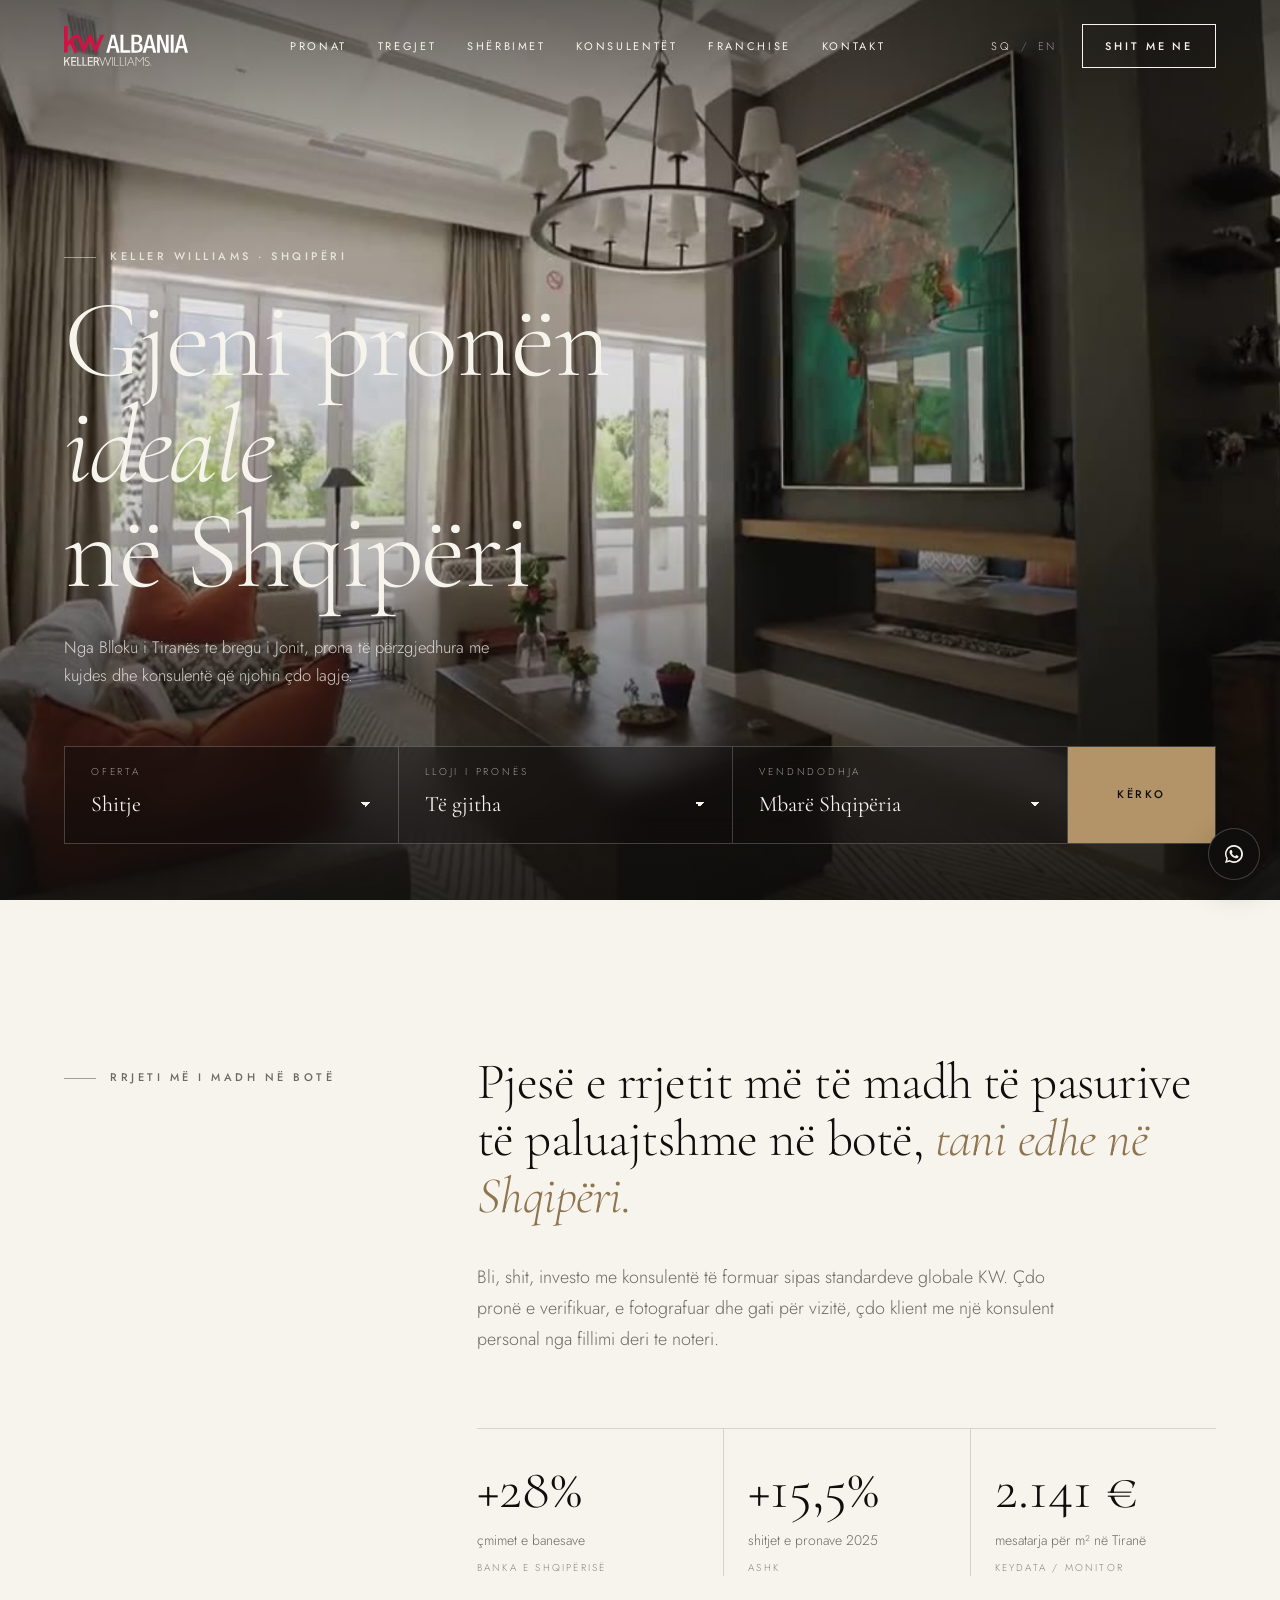
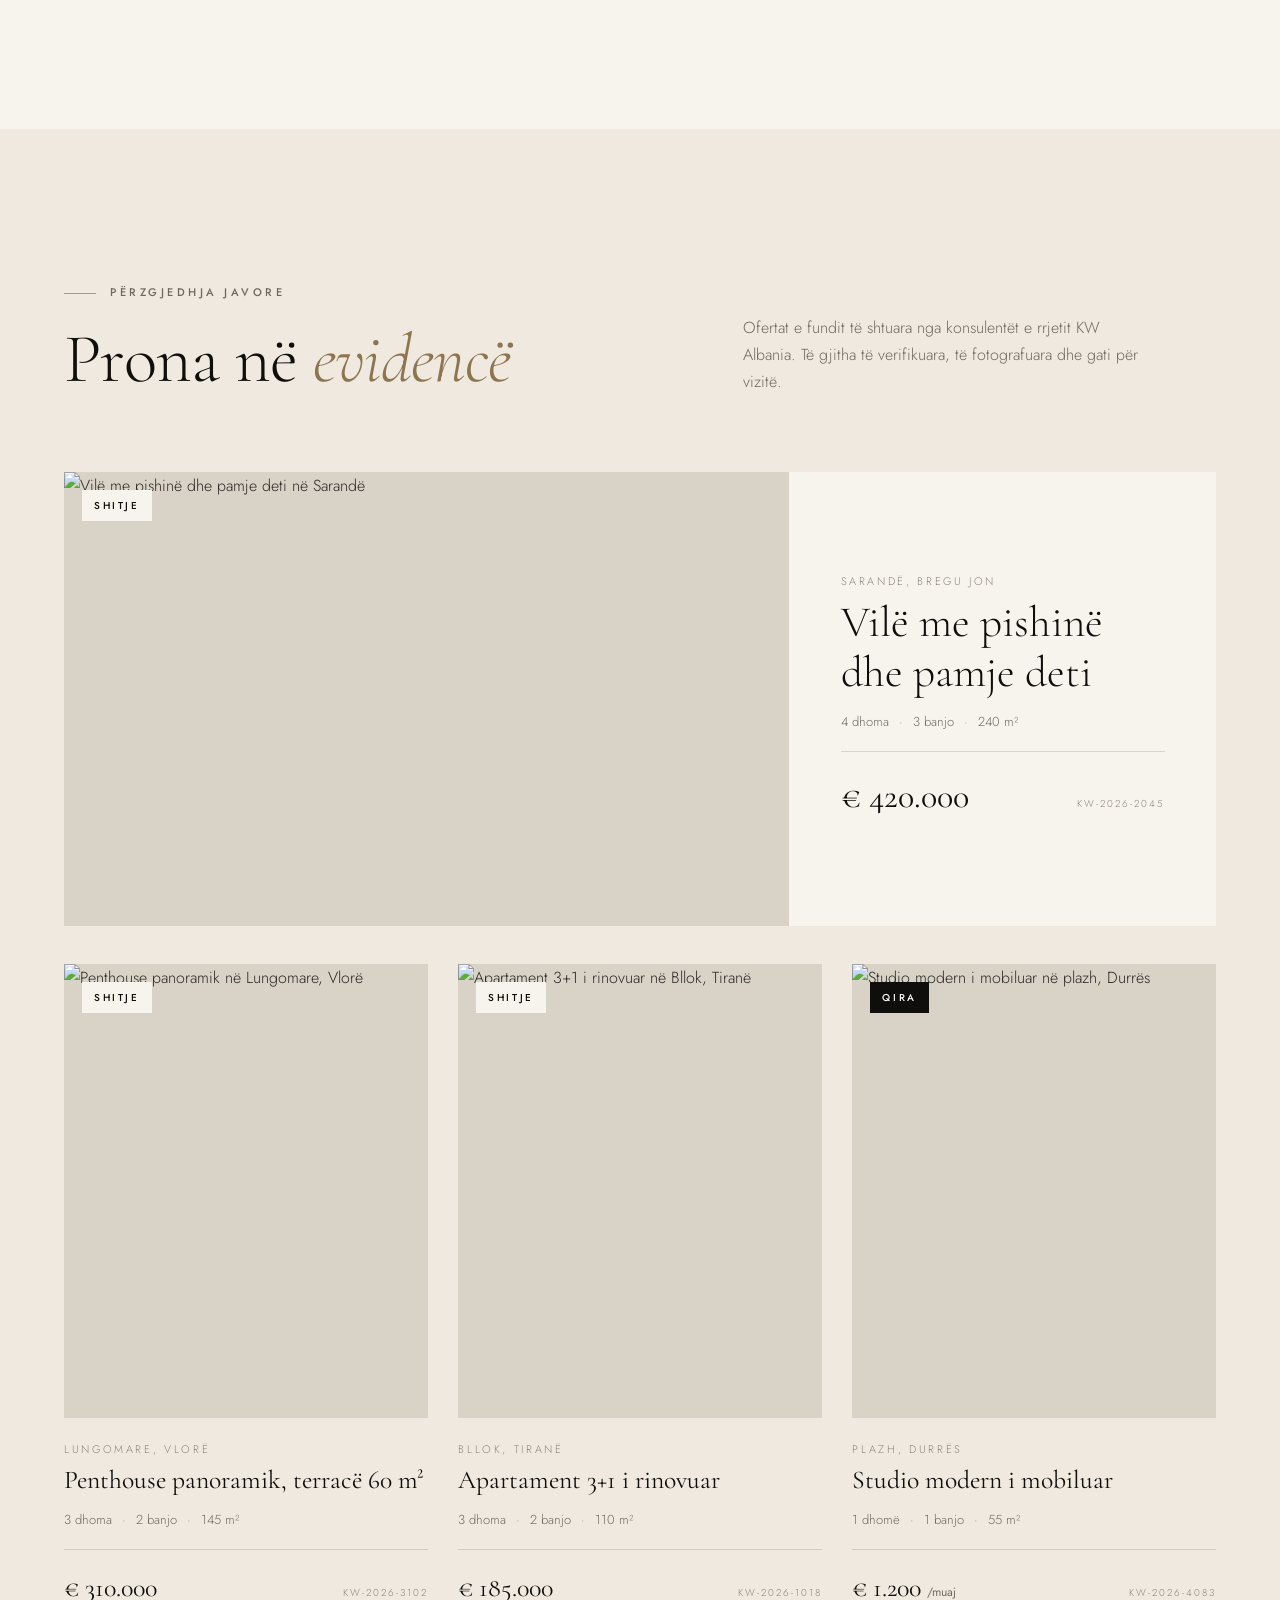
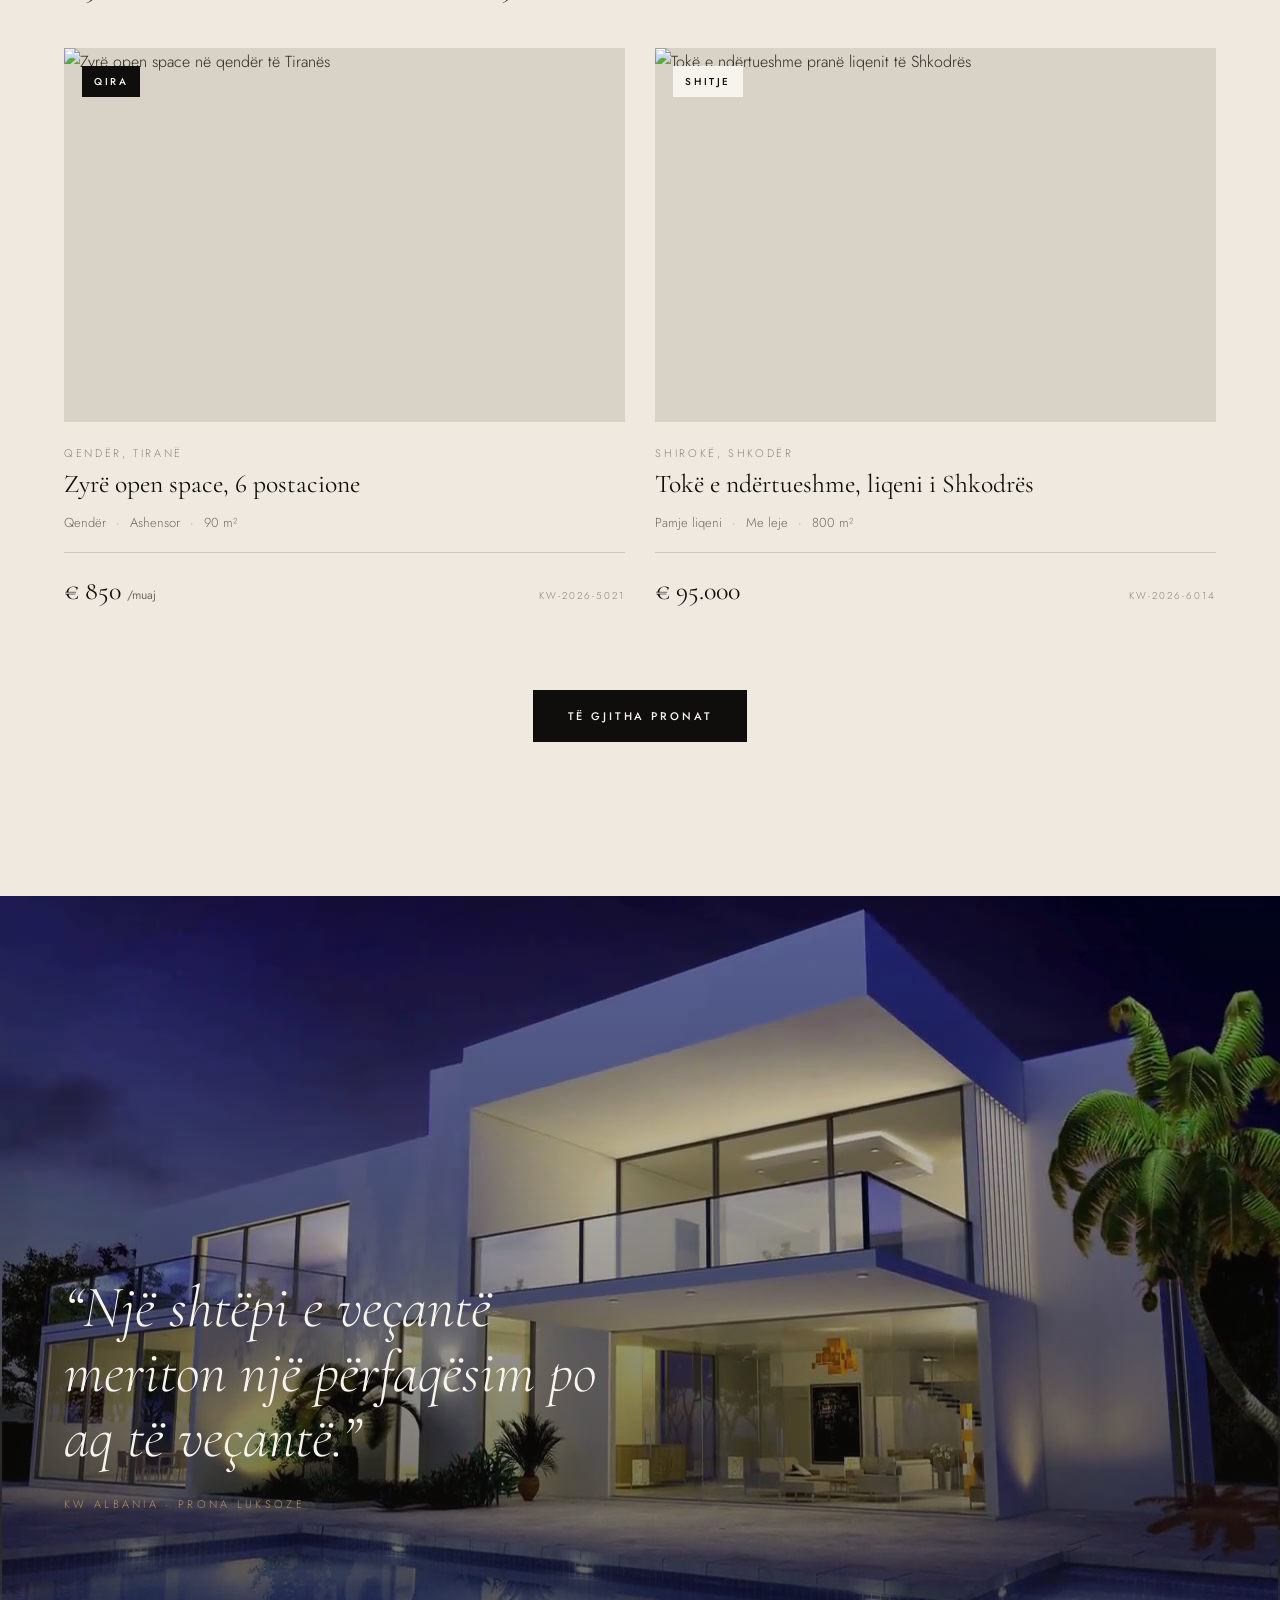
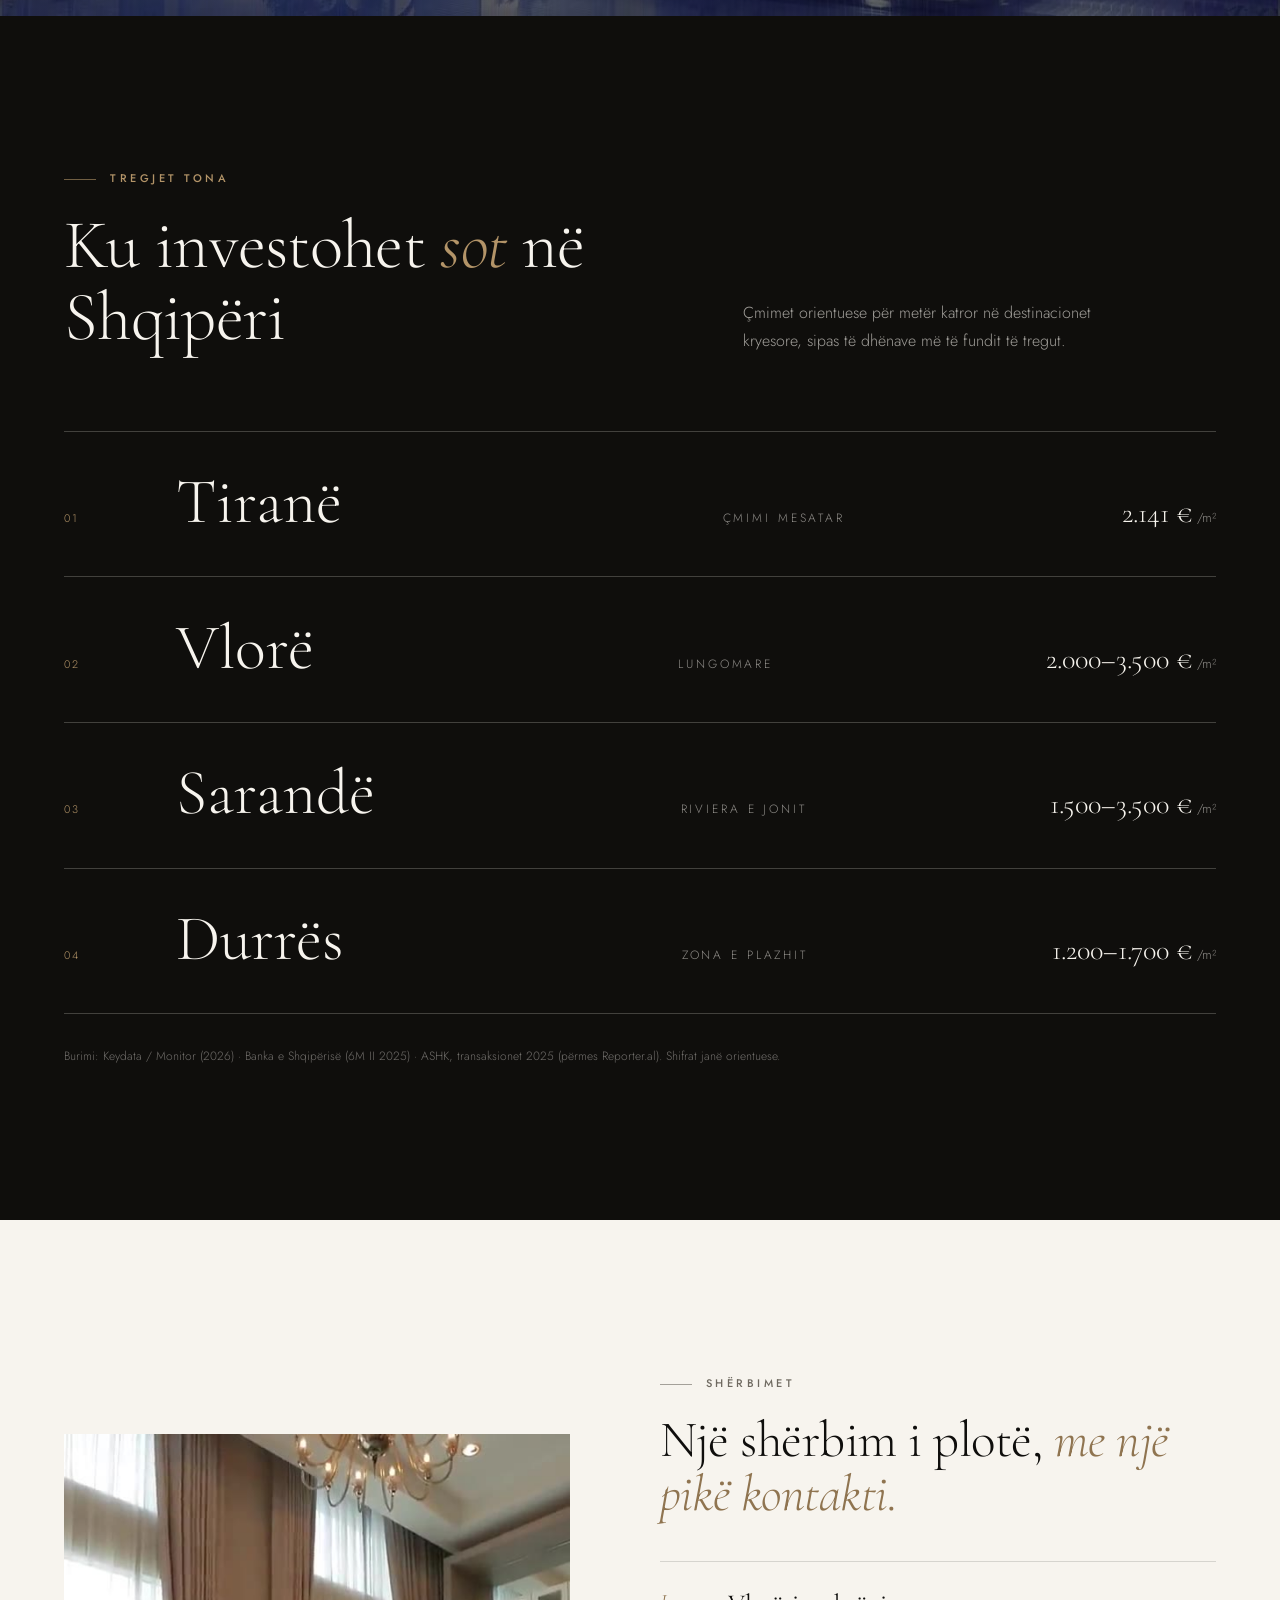
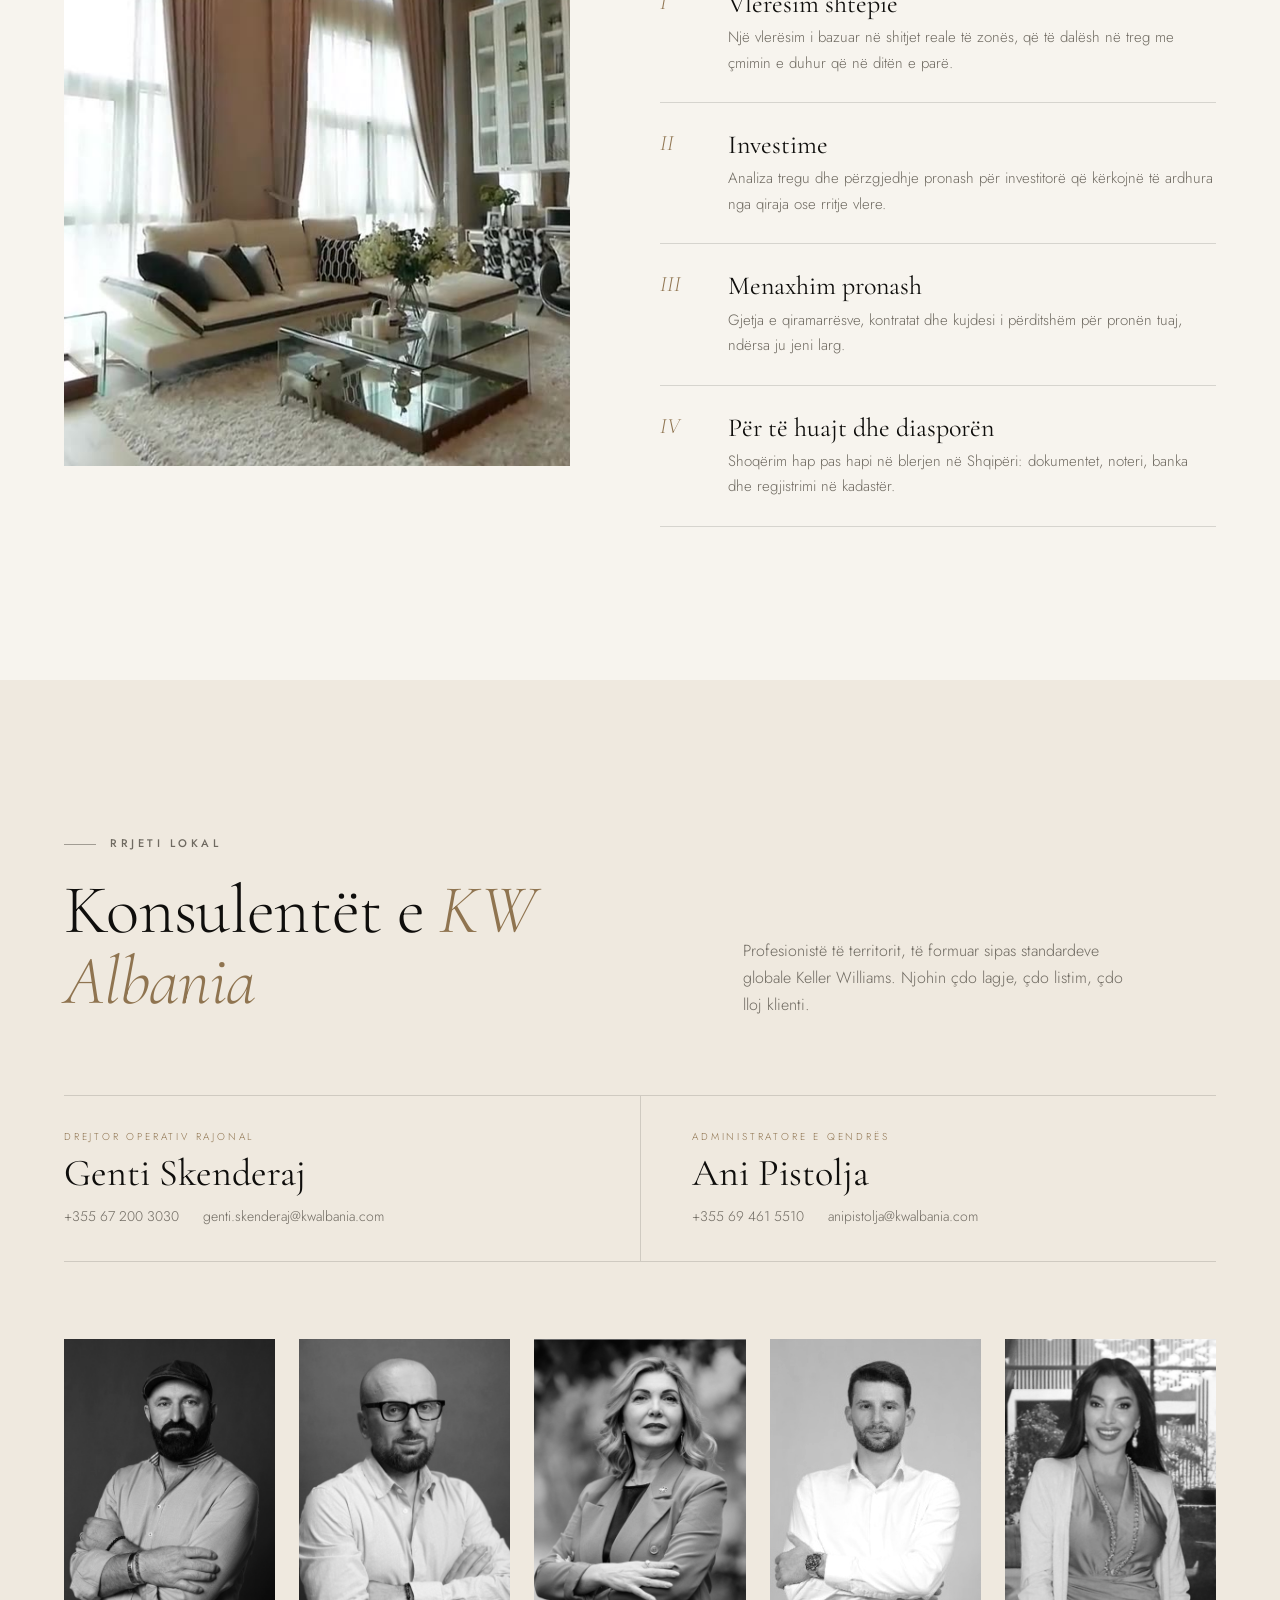
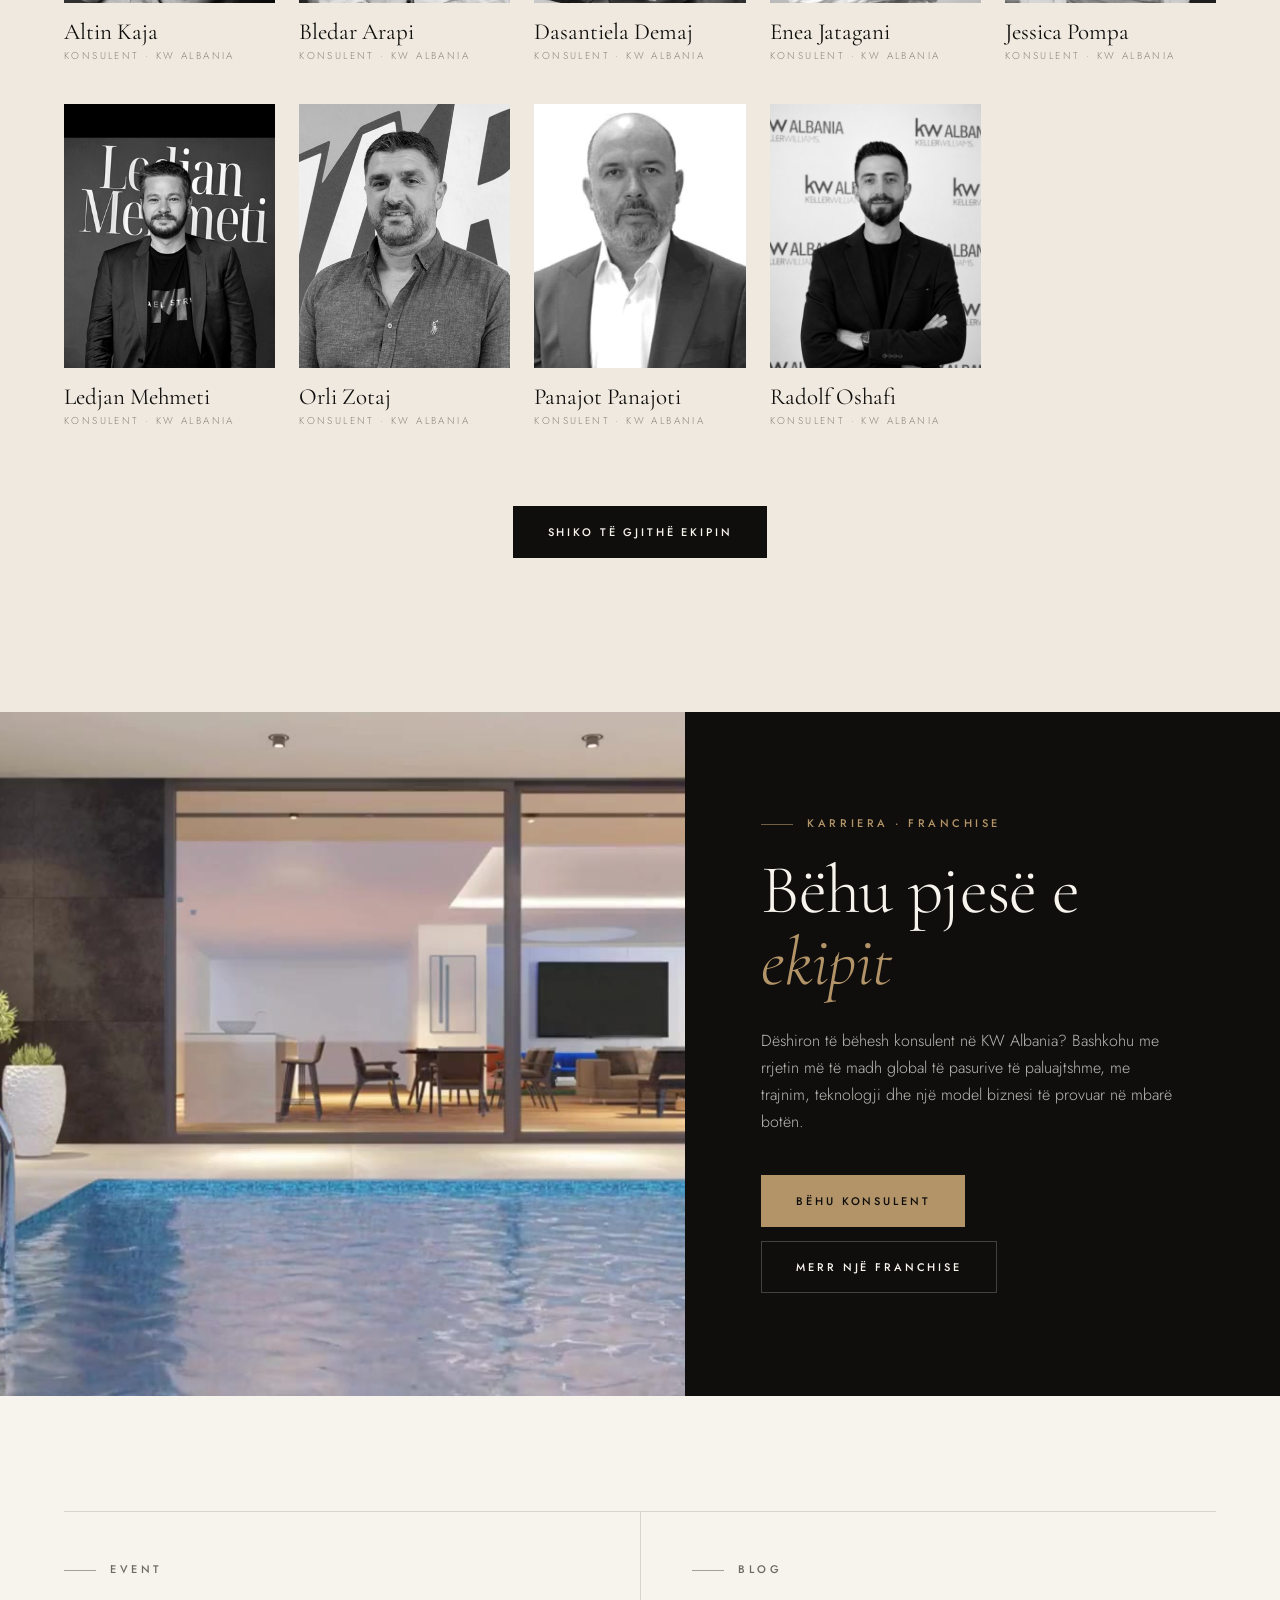
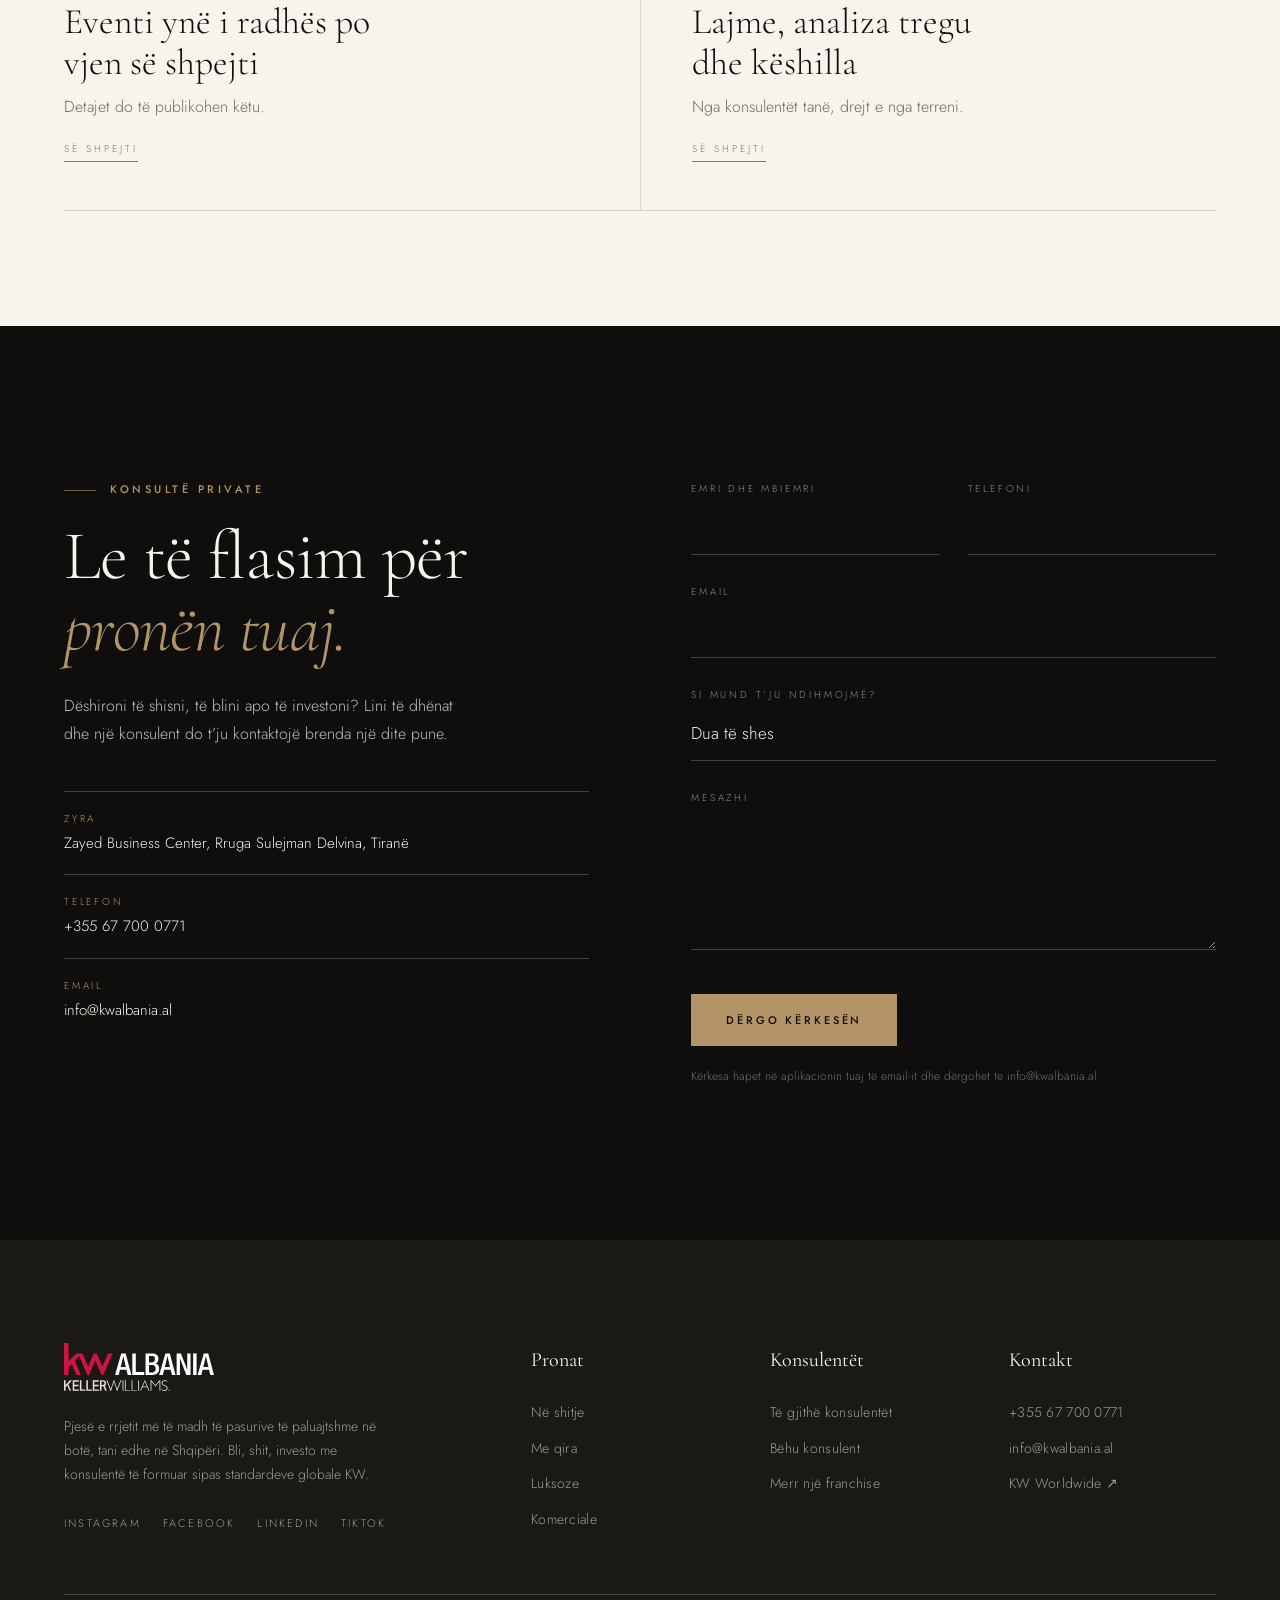
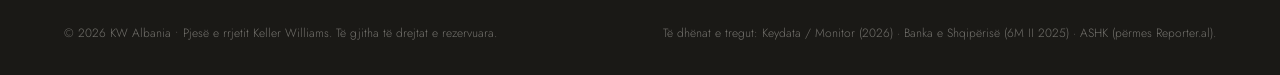
==== index.html @ b6cca4e1 "Build luxury edition of kwalbania.al Static bilingual (SQ/EN) site based on the live kwalbania.al co" ====
<!doctype html>
<html lang="sq" class="no-js">
<head>
  <meta charset="utf-8">
  <meta name="viewport" content="width=device-width, initial-scale=1">
  <title>KW Albania • Pasuri të paluajtshme me cilësi globale</title>
  <meta name="description" content="Keller Williams Albania, pjesë e rrjetit më të madh global të pasurive të paluajtshme. Bli, shit, jep me qira ose investo në Shqipëri me konsulentë lokalë të certifikuar.">
  <link rel="canonical" href="https://kwalbania.al/">
  <meta property="og:type" content="website">
  <meta property="og:site_name" content="KW Albania">
  <meta property="og:title" content="KW Albania • Pasuri të paluajtshme me cilësi globale">
  <meta property="og:description" content="Prona të përzgjedhura në Tiranë, Vlorë, Sarandë dhe Durrës, me konsulentë të formuar sipas standardeve globale Keller Williams.">
  <meta property="og:image" content="https://kwalbania.al/assets/img/terrace-sea.jpg">
  <meta property="og:url" content="https://kwalbania.al/">
  <meta property="og:locale" content="sq_AL">
  <meta name="twitter:card" content="summary_large_image">
  <meta name="theme-color" content="#0f0e0c">
  <link rel="icon" type="image/svg+xml" href="assets/logo/kw-albania-color-light.svg">

  <link rel="preconnect" href="https://fonts.googleapis.com">
  <link rel="preconnect" href="https://fonts.gstatic.com" crossorigin>
  <link href="https://fonts.googleapis.com/css2?family=Cormorant+Garamond:ital,wght@0,300;0,400;0,500;1,300;1,400&family=Jost:wght@300;400;500&display=swap" rel="stylesheet">
  <link rel="stylesheet" href="assets/css/style.css">

  <script type="application/ld+json">
  {
    "@context": "https://schema.org",
    "@type": "RealEstateAgent",
    "name": "KW Albania",
    "url": "https://kwalbania.al/",
    "telephone": "+355 67 700 0771",
    "email": "info@kwalbania.al",
    "address": {
      "@type": "PostalAddress",
      "streetAddress": "Zayed Business Center, Rruga Sulejman Delvina",
      "addressLocality": "Tiranë",
      "addressCountry": "AL"
    },
    "sameAs": [
      "https://www.facebook.com/KellerWilliamsAlbania",
      "https://www.instagram.com/kellerwilliamsalbania/",
      "https://www.linkedin.com/company/keller-williams-albania/",
      "https://www.tiktok.com/@kwalbania"
    ]
  }
  </script>
</head>
<body>
  <a class="skip" href="#main" data-i18n="skip">Kalo te përmbajtja</a>

  <!-- ============ HEADER ============ -->
  <header class="nav" id="nav">
    <div class="nav__inner">
      <a href="#top" class="nav__brand" aria-label="KW Albania">
        <img class="logo logo--light" src="assets/logo/kw-albania-reversed.svg" alt="KW Albania" width="124" height="40">
        <img class="logo logo--dark" src="assets/logo/kw-albania-color-light.svg" alt="" width="124" height="40" aria-hidden="true">
      </a>

      <nav class="nav__links" aria-label="Kryesore">
        <a href="#collection" data-i18n="nav.properties">Pronat</a>
        <a href="#markets" data-i18n="nav.markets">Tregjet</a>
        <a href="#services" data-i18n="nav.services">Shërbimet</a>
        <a href="#advisors" data-i18n="nav.advisors">Konsulentët</a>
        <a href="#careers" data-i18n="nav.franchise">Franchise</a>
        <a href="#contact" data-i18n="nav.contact">Kontakt</a>
      </nav>

      <div class="nav__actions">
        <div class="lang" role="group" aria-label="Gjuha / Language">
          <button type="button" data-lang="sq" aria-pressed="true">SQ</button>
          <span aria-hidden="true">/</span>
          <button type="button" data-lang="en" aria-pressed="false">EN</button>
        </div>
        <a href="#contact" class="btn btn--line nav__cta" data-i18n="nav.cta">Shit me ne</a>
        <button class="nav__toggle" type="button" aria-expanded="false" aria-controls="drawer" aria-label="Menu">
          <span></span><span></span>
        </button>
      </div>
    </div>

    <div class="drawer" id="drawer" hidden>
      <nav aria-label="Mobile">
        <a href="#collection" data-i18n="nav.properties">Pronat</a>
        <a href="#markets" data-i18n="nav.markets">Tregjet</a>
        <a href="#services" data-i18n="nav.services">Shërbimet</a>
        <a href="#advisors" data-i18n="nav.advisors">Konsulentët</a>
        <a href="#careers" data-i18n="nav.franchise">Franchise</a>
        <a href="#contact" data-i18n="nav.contact">Kontakt</a>
      </nav>
      <a href="#contact" class="btn btn--gold" data-i18n="nav.cta">Shit me ne</a>
    </div>
  </header>

  <main id="main">
    <!-- ============ HERO ============ -->
    <section class="hero" id="top">
      <video class="hero__video" autoplay muted loop playsinline preload="metadata" poster="assets/img/hero-poster.jpg" aria-hidden="true">
        <source src="assets/video/hero.mp4" type="video/mp4">
      </video>
      <div class="hero__shade"></div>

      <div class="hero__content">
        <p class="eyebrow eyebrow--light" data-i18n="hero.eyebrow">Keller Williams · Shqipëri</p>
        <h1 class="hero__title" data-i18n="hero.title">Gjeni pronën <em>ideale</em><br>në Shqipëri</h1>
        <p class="hero__lede" data-i18n="hero.lede">Nga Blloku i Tiranës te bregu i Jonit, prona të përzgjedhura me kujdes dhe konsulentë që njohin çdo lagje.</p>
      </div>

      <form class="search" id="search" role="search" aria-label="Kërko prona">
        <div class="search__field">
          <label for="s-offer" data-i18n="search.offer">Oferta</label>
          <select id="s-offer" name="offer">
            <option value="sale" data-i18n="search.sale">Shitje</option>
            <option value="rent" data-i18n="search.rent">Qira</option>
          </select>
        </div>
        <div class="search__field">
          <label for="s-type" data-i18n="search.type">Lloji i pronës</label>
          <select id="s-type" name="type">
            <option value="" data-i18n="search.all">Të gjitha</option>
            <option value="APARTMENT" data-i18n="search.apartment">Apartament</option>
            <option value="HOUSE" data-i18n="search.house">Shtëpi / Vilë</option>
            <option value="COMMERCIAL" data-i18n="search.commercial">Komerciale</option>
            <option value="LOTSANDLAND" data-i18n="search.land">Tokë / Parcelë</option>
          </select>
        </div>
        <div class="search__field">
          <label for="s-loc" data-i18n="search.location">Vendndodhja</label>
          <select id="s-loc" name="loc">
            <option value="all" data-i18n="search.allAlbania">Mbarë Shqipëria</option>
            <option value="tirana">Tiranë</option>
            <option value="durres">Durrës</option>
            <option value="vlore">Vlorë</option>
            <option value="sarande">Sarandë</option>
            <option value="shkoder">Shkodër</option>
          </select>
        </div>
        <button class="btn btn--gold search__btn" type="submit" data-i18n="search.cta">Kërko</button>
      </form>

      <a href="#intro" class="hero__scroll" aria-label="Scroll"><span></span></a>
    </section>

    <!-- ============ INTRO / PHILOSOPHY ============ -->
    <section class="intro section" id="intro">
      <div class="wrap intro__grid">
        <p class="eyebrow reveal" data-i18n="intro.eyebrow">Rrjeti më i madh në botë</p>
        <div class="intro__text reveal">
          <h2 class="display" data-i18n="intro.title">Pjesë e rrjetit më të madh të pasurive të paluajtshme në botë, <em>tani edhe në Shqipëri.</em></h2>
          <p class="body-lg" data-i18n="intro.body">Bli, shit, investo me konsulentë të formuar sipas standardeve globale KW. Çdo pronë e verifikuar, e fotografuar dhe gati për vizitë, çdo klient me një konsulent personal nga fillimi deri te noteri.</p>
        </div>
        <dl class="stats reveal">
          <div class="stat">
            <dt><span class="stat__num">+28%</span></dt>
            <dd data-i18n="stats.prices">çmimet e banesave<small>Banka e Shqipërisë</small></dd>
          </div>
          <div class="stat">
            <dt><span class="stat__num">+15,5%</span></dt>
            <dd data-i18n="stats.sales">shitjet e pronave 2025<small>ASHK</small></dd>
          </div>
          <div class="stat">
            <dt><span class="stat__num">2.141 €</span></dt>
            <dd data-i18n="stats.tirana">mesatarja për m² në Tiranë<small>Keydata / Monitor</small></dd>
          </div>
        </dl>
      </div>
    </section>

    <!-- ============ COLLECTION ============ -->
    <section class="collection section section--sand" id="collection">
      <div class="wrap">
        <header class="section__head reveal">
          <div>
            <p class="eyebrow" data-i18n="col.eyebrow">Përzgjedhja javore</p>
            <h2 class="display" data-i18n="col.title">Prona në <em>evidencë</em></h2>
          </div>
          <p class="section__intro" data-i18n="col.intro">Ofertat e fundit të shtuara nga konsulentët e rrjetit KW Albania. Të gjitha të verifikuara, të fotografuara dhe gati për vizitë.</p>
        </header>

        <div class="listings">
          <article class="listing listing--feature reveal">
            <a href="https://kwalbania.kw.com/search/sale?viewport=39.912%2C20.055%2C39.838%2C19.955&property_subtype=HOUSE" target="_blank" rel="noopener">
              <figure class="listing__media">
                <img src="https://images.unsplash.com/photo-1613490493576-7fde63acd811?w=1600&q=80" alt="Vilë me pishinë dhe pamje deti në Sarandë" loading="lazy" width="1600" height="1067">
                <span class="tag" data-i18n="tag.sale">Shitje</span>
              </figure>
              <div class="listing__body">
                <p class="listing__loc" data-i18n="l2.loc">Sarandë, bregu Jon</p>
                <h3 class="listing__title" data-i18n="l2.title">Vilë me pishinë dhe pamje deti</h3>
                <ul class="listing__facts">
                  <li><span data-i18n="f.beds4">4 dhoma</span></li>
                  <li><span data-i18n="f.baths3">3 banjo</span></li>
                  <li>240 m²</li>
                </ul>
                <div class="listing__foot">
                  <p class="price">€ 420.000</p>
                  <p class="ref">KW-2026-2045</p>
                </div>
              </div>
            </a>
          </article>

          <article class="listing reveal">
            <a href="https://kwalbania.kw.com/search/sale?viewport=40.503%2C19.541%2C40.429%2C19.441&property_subtype=APARTMENT" target="_blank" rel="noopener">
              <figure class="listing__media">
                <img src="https://images.unsplash.com/photo-1600585154340-be6161a56a0c?w=1000&q=80" alt="Penthouse panoramik në Lungomare, Vlorë" loading="lazy" width="1000" height="667">
                <span class="tag" data-i18n="tag.sale">Shitje</span>
              </figure>
              <div class="listing__body">
                <p class="listing__loc" data-i18n="l3.loc">Lungomare, Vlorë</p>
                <h3 class="listing__title" data-i18n="l3.title">Penthouse panoramik, terracë 60 m²</h3>
                <ul class="listing__facts">
                  <li><span data-i18n="f.beds3">3 dhoma</span></li>
                  <li><span data-i18n="f.baths2">2 banjo</span></li>
                  <li>145 m²</li>
                </ul>
                <div class="listing__foot">
                  <p class="price">€ 310.000</p>
                  <p class="ref">KW-2026-3102</p>
                </div>
              </div>
            </a>
          </article>

          <article class="listing reveal">
            <a href="https://kwalbania.kw.com/search/sale?viewport=41.3559%2C19.8628%2C41.2819%2C19.7638&property_subtype=APARTMENT" target="_blank" rel="noopener">
              <figure class="listing__media">
                <img src="https://images.unsplash.com/photo-1502672260266-1c1ef2d93688?w=1000&q=80" alt="Apartament 3+1 i rinovuar në Bllok, Tiranë" loading="lazy" width="1000" height="667">
                <span class="tag" data-i18n="tag.sale">Shitje</span>
              </figure>
              <div class="listing__body">
                <p class="listing__loc" data-i18n="l1.loc">Bllok, Tiranë</p>
                <h3 class="listing__title" data-i18n="l1.title">Apartament 3+1 i rinovuar</h3>
                <ul class="listing__facts">
                  <li><span data-i18n="f.beds3">3 dhoma</span></li>
                  <li><span data-i18n="f.baths2">2 banjo</span></li>
                  <li>110 m²</li>
                </ul>
                <div class="listing__foot">
                  <p class="price">€ 185.000</p>
                  <p class="ref">KW-2026-1018</p>
                </div>
              </div>
            </a>
          </article>

          <article class="listing reveal">
            <a href="https://kwalbania.kw.com/search/rent?viewport=41.360%2C19.502%2C41.286%2C19.402&property_subtype=APARTMENT" target="_blank" rel="noopener">
              <figure class="listing__media">
                <img src="https://images.unsplash.com/photo-1493809842364-78817add7ffb?w=1000&q=80" alt="Studio modern i mobiluar në plazh, Durrës" loading="lazy" width="1000" height="667">
                <span class="tag tag--rent" data-i18n="tag.rent">Qira</span>
              </figure>
              <div class="listing__body">
                <p class="listing__loc" data-i18n="l4.loc">Plazh, Durrës</p>
                <h3 class="listing__title" data-i18n="l4.title">Studio modern i mobiluar</h3>
                <ul class="listing__facts">
                  <li><span data-i18n="f.beds1">1 dhomë</span></li>
                  <li><span data-i18n="f.baths1">1 banjo</span></li>
                  <li>55 m²</li>
                </ul>
                <div class="listing__foot">
                  <p class="price">€ 1.200 <small data-i18n="f.month">/muaj</small></p>
                  <p class="ref">KW-2026-4083</p>
                </div>
              </div>
            </a>
          </article>

          <article class="listing reveal">
            <a href="https://kwalbania.kw.com/search/rent?viewport=41.3559%2C19.8628%2C41.2819%2C19.7638&property_subtype=COMMERCIAL" target="_blank" rel="noopener">
              <figure class="listing__media">
                <img src="https://images.unsplash.com/photo-1497366216548-37526070297c?w=1000&q=80" alt="Zyrë open space në qendër të Tiranës" loading="lazy" width="1000" height="667">
                <span class="tag tag--rent" data-i18n="tag.rent">Qira</span>
              </figure>
              <div class="listing__body">
                <p class="listing__loc" data-i18n="l5.loc">Qendër, Tiranë</p>
                <h3 class="listing__title" data-i18n="l5.title">Zyrë open space, 6 postacione</h3>
                <ul class="listing__facts">
                  <li><span data-i18n="f.center">Qendër</span></li>
                  <li><span data-i18n="f.lift">Ashensor</span></li>
                  <li>90 m²</li>
                </ul>
                <div class="listing__foot">
                  <p class="price">€ 850 <small data-i18n="f.month">/muaj</small></p>
                  <p class="ref">KW-2026-5021</p>
                </div>
              </div>
            </a>
          </article>

          <article class="listing reveal">
            <a href="https://kwalbania.kw.com/search/sale?viewport=42.105%2C19.562%2C42.031%2C19.462&property_subtype=LOTSANDLAND" target="_blank" rel="noopener">
              <figure class="listing__media">
                <img src="https://images.unsplash.com/photo-1500382017468-9049fed747ef?w=1000&q=80" alt="Tokë e ndërtueshme pranë liqenit të Shkodrës" loading="lazy" width="1000" height="667">
                <span class="tag" data-i18n="tag.sale">Shitje</span>
              </figure>
              <div class="listing__body">
                <p class="listing__loc" data-i18n="l6.loc">Shirokë, Shkodër</p>
                <h3 class="listing__title" data-i18n="l6.title">Tokë e ndërtueshme, liqeni i Shkodrës</h3>
                <ul class="listing__facts">
                  <li><span data-i18n="f.lake">Pamje liqeni</span></li>
                  <li><span data-i18n="f.permit">Me leje</span></li>
                  <li>800 m²</li>
                </ul>
                <div class="listing__foot">
                  <p class="price">€ 95.000</p>
                  <p class="ref">KW-2026-6014</p>
                </div>
              </div>
            </a>
          </article>
        </div>

        <div class="center reveal">
          <a class="btn btn--dark" href="https://kwalbania.kw.com/search/sale?viewport=42.66%2C21.06%2C39.64%2C19.26" target="_blank" rel="noopener" data-i18n="col.all">Të gjitha pronat</a>
        </div>
      </div>
    </section>

    <!-- ============ PANORAMA BREAK ============ -->
    <section class="panorama" aria-label="Lifestyle">
      <img src="assets/img/villa-night.jpg" alt="" loading="lazy" width="1280" height="720">
      <div class="panorama__shade"></div>
      <blockquote class="panorama__quote reveal">
        <p data-i18n="pano.quote">“Një shtëpi e veçantë meriton një përfaqësim po aq të veçantë.”</p>
        <cite data-i18n="pano.cite">KW Albania · Prona luksoze</cite>
      </blockquote>
    </section>

    <!-- ============ MARKETS ============ -->
    <section class="markets section section--ink" id="markets">
      <div class="wrap">
        <header class="section__head reveal">
          <div>
            <p class="eyebrow eyebrow--gold" data-i18n="mk.eyebrow">Tregjet tona</p>
            <h2 class="display" data-i18n="mk.title">Ku investohet <em>sot</em> në Shqipëri</h2>
          </div>
          <p class="section__intro" data-i18n="mk.intro">Çmimet orientuese për metër katror në destinacionet kryesore, sipas të dhënave më të fundit të tregut.</p>
        </header>

        <ol class="markets__list">
          <li class="market reveal">
            <span class="market__idx">01</span>
            <h3 class="market__city">Tiranë</h3>
            <p class="market__note" data-i18n="mk.tirana">Çmimi mesatar</p>
            <p class="market__price">2.141 €<small>/m²</small></p>
          </li>
          <li class="market reveal">
            <span class="market__idx">02</span>
            <h3 class="market__city">Vlorë</h3>
            <p class="market__note">Lungomare</p>
            <p class="market__price">2.000–3.500 €<small>/m²</small></p>
          </li>
          <li class="market reveal">
            <span class="market__idx">03</span>
            <h3 class="market__city">Sarandë</h3>
            <p class="market__note" data-i18n="mk.sarande">Riviera e Jonit</p>
            <p class="market__price">1.500–3.500 €<small>/m²</small></p>
          </li>
          <li class="market reveal">
            <span class="market__idx">04</span>
            <h3 class="market__city">Durrës</h3>
            <p class="market__note" data-i18n="mk.durres">Zona e plazhit</p>
            <p class="market__price">1.200–1.700 €<small>/m²</small></p>
          </li>
        </ol>
        <p class="source" data-i18n="mk.source">Burimi: Keydata / Monitor (2026) · Banka e Shqipërisë (6M II 2025) · ASHK, transaksionet 2025 (përmes Reporter.al). Shifrat janë orientuese.</p>
      </div>
    </section>

    <!-- ============ SERVICES ============ -->
    <section class="services section" id="services">
      <div class="wrap services__grid">
        <figure class="services__media reveal">
          <img src="assets/img/living-room.jpg" alt="Sallon i ndriçuar me dritare të larta" loading="lazy" width="1280" height="720">
        </figure>
        <div class="services__content">
          <p class="eyebrow reveal" data-i18n="sv.eyebrow">Shërbimet</p>
          <h2 class="display reveal" data-i18n="sv.title">Një shërbim i plotë, <em>me një pikë kontakti.</em></h2>
          <ul class="svc">
            <li class="reveal">
              <span class="svc__n">I</span>
              <div>
                <h3 data-i18n="sv.1t">Vlerësim shtëpie</h3>
                <p data-i18n="sv.1d">Një vlerësim i bazuar në shitjet reale të zonës, që të dalësh në treg me çmimin e duhur që në ditën e parë.</p>
              </div>
            </li>
            <li class="reveal">
              <span class="svc__n">II</span>
              <div>
                <h3 data-i18n="sv.2t">Investime</h3>
                <p data-i18n="sv.2d">Analiza tregu dhe përzgjedhje pronash për investitorë që kërkojnë të ardhura nga qiraja ose rritje vlere.</p>
              </div>
            </li>
            <li class="reveal">
              <span class="svc__n">III</span>
              <div>
                <h3 data-i18n="sv.3t">Menaxhim pronash</h3>
                <p data-i18n="sv.3d">Gjetja e qiramarrësve, kontratat dhe kujdesi i përditshëm për pronën tuaj, ndërsa ju jeni larg.</p>
              </div>
            </li>
            <li class="reveal">
              <span class="svc__n">IV</span>
              <div>
                <h3 data-i18n="sv.4t">Për të huajt dhe diasporën</h3>
                <p data-i18n="sv.4d">Shoqërim hap pas hapi në blerjen në Shqipëri: dokumentet, noteri, banka dhe regjistrimi në kadastër.</p>
              </div>
            </li>
          </ul>
        </div>
      </div>
    </section>

    <!-- ============ ADVISORS ============ -->
    <section class="advisors section section--sand" id="advisors">
      <div class="wrap">
        <header class="section__head reveal">
          <div>
            <p class="eyebrow" data-i18n="ad.eyebrow">Rrjeti lokal</p>
            <h2 class="display" data-i18n="ad.title">Konsulentët e <em>KW Albania</em></h2>
          </div>
          <p class="section__intro" data-i18n="ad.intro">Profesionistë të territorit, të formuar sipas standardeve globale Keller Williams. Njohin çdo lagje, çdo listim, çdo lloj klienti.</p>
        </header>

        <div class="leaders reveal">
          <div class="leader">
            <p class="leader__role" data-i18n="ad.l1role">Drejtor Operativ Rajonal</p>
            <h3 class="leader__name">Genti Skenderaj</h3>
            <p class="leader__contact"><a href="tel:+355672003030">+355 67 200 3030</a><a href="mailto:genti.skenderaj@kwalbania.com">genti.skenderaj@kwalbania.com</a></p>
          </div>
          <div class="leader">
            <p class="leader__role" data-i18n="ad.l2role">Administratore e Qendrës</p>
            <h3 class="leader__name">Ani Pistolja</h3>
            <p class="leader__contact"><a href="tel:+355694615510">+355 69 461 5510</a><a href="mailto:anipistolja@kwalbania.com">anipistolja@kwalbania.com</a></p>
          </div>
        </div>

        <div class="agents" id="agents">
          <!-- filled from main.js so the list stays in one place -->
        </div>

        <div class="center reveal">
          <a class="btn btn--dark" href="https://kwalbania.al/realtoret" data-i18n="ad.all">Shiko të gjithë ekipin</a>
        </div>
      </div>
    </section>

    <!-- ============ CAREERS / FRANCHISE ============ -->
    <section class="careers" id="careers">
      <div class="careers__media">
        <img src="assets/img/pool.jpg" alt="" loading="lazy" width="1280" height="720">
      </div>
      <div class="careers__panel reveal">
        <p class="eyebrow eyebrow--gold" data-i18n="cr.eyebrow">Karriera · Franchise</p>
        <h2 class="display" data-i18n="cr.title">Bëhu pjesë e <em>ekipit</em></h2>
        <p data-i18n="cr.body">Dëshiron të bëhesh konsulent në KW Albania? Bashkohu me rrjetin më të madh global të pasurive të paluajtshme, me trajnim, teknologji dhe një model biznesi të provuar në mbarë botën.</p>
        <div class="careers__ctas">
          <a class="btn btn--gold" href="mailto:info@kwalbania.al?subject=B%C3%ABhu%20konsulent" data-i18n="cr.cta1">Bëhu konsulent</a>
          <a class="btn btn--line-light" href="mailto:info@kwalbania.al?subject=Franchise%20KW%20Albania" data-i18n="cr.cta2">Merr një franchise</a>
        </div>
      </div>
    </section>

    <!-- ============ JOURNAL / EVENT ============ -->
    <section class="journal section">
      <div class="wrap journal__grid">
        <article class="note reveal">
          <p class="eyebrow" data-i18n="jr.e1">Event</p>
          <h3 class="note__title" data-i18n="jr.t1">Eventi ynë i radhës po vjen së shpejti</h3>
          <p data-i18n="jr.d1">Detajet do të publikohen këtu.</p>
          <span class="soon" data-i18n="jr.soon">Së shpejti</span>
        </article>
        <article class="note reveal">
          <p class="eyebrow" data-i18n="jr.e2">Blog</p>
          <h3 class="note__title" data-i18n="jr.t2">Lajme, analiza tregu dhe këshilla</h3>
          <p data-i18n="jr.d2">Nga konsulentët tanë, drejt e nga terreni.</p>
          <span class="soon" data-i18n="jr.soon">Së shpejti</span>
        </article>
      </div>
    </section>

    <!-- ============ CONTACT ============ -->
    <section class="contact section section--ink" id="contact">
      <div class="wrap contact__grid">
        <div class="contact__intro reveal">
          <p class="eyebrow eyebrow--gold" data-i18n="ct.eyebrow">Konsultë private</p>
          <h2 class="display" data-i18n="ct.title">Le të flasim për <em>pronën tuaj.</em></h2>
          <p data-i18n="ct.body">Dëshironi të shisni, të blini apo të investoni? Lini të dhënat dhe një konsulent do t’ju kontaktojë brenda një dite pune.</p>
          <ul class="contact__lines">
            <li><span data-i18n="ct.office">Zyra</span>Zayed Business Center, Rruga Sulejman Delvina, Tiranë</li>
            <li><span data-i18n="ct.phone">Telefon</span><a href="tel:+355677000771">+355 67 700 0771</a></li>
            <li><span>Email</span><a href="mailto:info@kwalbania.al">info@kwalbania.al</a></li>
          </ul>
        </div>

        <form class="form reveal" id="enquiry" novalidate>
          <div class="form__row">
            <div class="field">
              <label for="f-name" data-i18n="fm.name">Emri dhe mbiemri</label>
              <input id="f-name" name="name" type="text" autocomplete="name" required>
            </div>
            <div class="field">
              <label for="f-phone" data-i18n="fm.phone">Telefoni</label>
              <input id="f-phone" name="phone" type="tel" autocomplete="tel" required>
            </div>
          </div>
          <div class="field">
            <label for="f-email">Email</label>
            <input id="f-email" name="email" type="email" autocomplete="email" required>
          </div>
          <div class="field">
            <label for="f-intent" data-i18n="fm.intent">Si mund t’ju ndihmojmë?</label>
            <select id="f-intent" name="intent">
              <option data-i18n="fm.o1">Dua të shes</option>
              <option data-i18n="fm.o2">Dua të blej</option>
              <option data-i18n="fm.o3">Dua të investoj</option>
              <option data-i18n="fm.o4">Dua të jap me qira</option>
              <option data-i18n="fm.o5">Dua të bëhem konsulent</option>
            </select>
          </div>
          <div class="field">
            <label for="f-msg" data-i18n="fm.msg">Mesazhi</label>
            <textarea id="f-msg" name="message" rows="4"></textarea>
          </div>
          <p class="form__error" id="f-error" role="alert" hidden data-i18n="fm.err">Ju lutem plotësoni emrin, telefonin dhe një email të saktë.</p>
          <button class="btn btn--gold" type="submit" data-i18n="fm.send">Dërgo kërkesën</button>
          <p class="form__note" data-i18n="fm.note">Kërkesa hapet në aplikacionin tuaj të email-it dhe dërgohet te info@kwalbania.al.</p>
        </form>
      </div>
    </section>
  </main>

  <!-- ============ FOOTER ============ -->
  <footer class="footer">
    <div class="wrap">
      <div class="footer__top">
        <div class="footer__brand">
          <img src="assets/logo/kw-albania-reversed.svg" alt="KW Albania" width="150" height="48" loading="lazy">
          <p data-i18n="ft.about">Pjesë e rrjetit më të madh të pasurive të paluajtshme në botë, tani edhe në Shqipëri. Bli, shit, investo me konsulentë të formuar sipas standardeve globale KW.</p>
          <ul class="social">
            <li><a href="https://www.instagram.com/kellerwilliamsalbania/" target="_blank" rel="noopener">Instagram</a></li>
            <li><a href="https://www.facebook.com/KellerWilliamsAlbania" target="_blank" rel="noopener">Facebook</a></li>
            <li><a href="https://www.linkedin.com/company/keller-williams-albania/" target="_blank" rel="noopener">LinkedIn</a></li>
            <li><a href="https://www.tiktok.com/@kwalbania" target="_blank" rel="noopener">TikTok</a></li>
          </ul>
        </div>
        <nav class="footer__cols" aria-label="Footer">
          <div>
            <h4 data-i18n="ft.h1">Pronat</h4>
            <a href="https://kwalbania.kw.com/search/sale?viewport=42.66%2C21.06%2C39.64%2C19.26" target="_blank" rel="noopener" data-i18n="ft.sale">Në shitje</a>
            <a href="https://kwalbania.kw.com/search/rent?viewport=42.66%2C21.06%2C39.64%2C19.26" target="_blank" rel="noopener" data-i18n="ft.rent">Me qira</a>
            <a href="#collection" data-i18n="ft.lux">Luksoze</a>
            <a href="https://kwalbania.kw.com/search/rent?viewport=41.3559%2C19.8628%2C41.2819%2C19.7638&property_subtype=COMMERCIAL" target="_blank" rel="noopener" data-i18n="ft.com">Komerciale</a>
          </div>
          <div>
            <h4 data-i18n="ft.h2">Konsulentët</h4>
            <a href="https://kwalbania.al/realtoret" data-i18n="ft.all">Të gjithë konsulentët</a>
            <a href="#careers" data-i18n="ft.join">Bëhu konsulent</a>
            <a href="#careers" data-i18n="ft.fr">Merr një franchise</a>
          </div>
          <div>
            <h4 data-i18n="ft.h3">Kontakt</h4>
            <a href="tel:+355677000771">+355 67 700 0771</a>
            <a href="mailto:info@kwalbania.al">info@kwalbania.al</a>
            <a href="https://kw.com" target="_blank" rel="noopener">KW Worldwide ↗</a>
          </div>
        </nav>
      </div>
      <div class="footer__base">
        <p data-i18n="ft.copy">© 2026 KW Albania • Pjesë e rrjetit Keller Williams. Të gjitha të drejtat e rezervuara.</p>
        <p data-i18n="ft.src">Të dhënat e tregut: Keydata / Monitor (2026) · Banka e Shqipërisë (6M II 2025) · ASHK (përmes Reporter.al).</p>
      </div>
    </div>
  </footer>

  <a class="wa" href="https://wa.me/355677000771" target="_blank" rel="noopener" aria-label="WhatsApp">
    <svg viewBox="0 0 32 32" width="22" height="22" aria-hidden="true"><path fill="currentColor" d="M16 3a13 13 0 0 0-11.2 19.6L3 29l6.6-1.7A13 13 0 1 0 16 3Zm0 23.6c-2 0-3.9-.5-5.6-1.5l-.4-.2-3.9 1 1-3.8-.3-.4A10.6 10.6 0 1 1 16 26.6Zm5.8-7.9c-.3-.2-1.9-.9-2.2-1s-.5-.2-.7.2-.8 1-1 1.2-.4.2-.7 0a8.7 8.7 0 0 1-4.3-3.8c-.3-.6.3-.5.9-1.7.1-.2 0-.4 0-.5l-1-2.4c-.3-.6-.5-.5-.7-.5h-.6c-.2 0-.6.1-.9.4s-1.1 1.1-1.1 2.7 1.2 3.1 1.3 3.3c.2.2 2.3 3.5 5.5 4.9 2 .9 2.8.9 3.8.8.6-.1 1.9-.8 2.2-1.5s.3-1.4.2-1.5c-.1-.2-.3-.3-.6-.4Z"/></svg>
  </a>

  <script src="assets/js/main.js" defer></script>
</body>
</html>
---- assets/css/style.css ----
/* =========================================================
   KW Albania — Luxury edition
   Palette: ink / ivory / sand with a champagne-gold accent.
   KW red appears only in the logo, as the brand intends.
   ========================================================= */
:root {
  --ink: #0f0e0c;
  --ink-2: #1a1916;
  --ivory: #f7f4ee;
  --sand: #efe9df;
  --stone: #8b857b;
  --line: rgba(15, 14, 12, .14);
  --line-light: rgba(247, 244, 238, .22);
  --gold: #b39468;
  --gold-deep: #8f7450;
  --text: #2a2824;
  --muted: #6f6a61;

  --serif: "Cormorant Garamond", "Times New Roman", serif;
  --sans: "Jost", "Helvetica Neue", Arial, sans-serif;

  --wrap: 1320px;
  --gutter: clamp(20px, 5vw, 64px);
  --section: clamp(88px, 12vw, 168px);
  --ease: cubic-bezier(.2, .7, .1, 1);
}

*, *::before, *::after { box-sizing: border-box; }
html { scroll-behavior: smooth; -webkit-text-size-adjust: 100%; }
body {
  margin: 0;
  background: var(--ivory);
  color: var(--text);
  font-family: var(--sans);
  font-weight: 300;
  font-size: 16px;
  line-height: 1.7;
  -webkit-font-smoothing: antialiased;
  overflow-x: hidden;
}
img, video { display: block; max-width: 100%; }
a { color: inherit; text-decoration: none; }
button, input, select, textarea { font: inherit; color: inherit; }
:focus-visible { outline: 1px solid var(--gold); outline-offset: 4px; }

.skip {
  position: absolute; left: 16px; top: -60px; z-index: 100;
  background: var(--ink); color: var(--ivory); padding: 10px 16px;
}
.skip:focus { top: 16px; }

.wrap { width: 100%; max-width: var(--wrap); margin: 0 auto; padding: 0 var(--gutter); }
.section { padding: var(--section) 0; }
.section--sand { background: var(--sand); }
.section--ink { background: var(--ink); color: rgba(247, 244, 238, .78); }
.section--ink .display { color: var(--ivory); }
.center { text-align: center; margin-top: clamp(48px, 6vw, 80px); }

/* ---------- Type ---------- */
.eyebrow {
  margin: 0 0 22px;
  font-family: var(--sans);
  font-size: 11px;
  font-weight: 500;
  letter-spacing: .32em;
  text-transform: uppercase;
  color: var(--muted);
}
.eyebrow::before {
  content: ""; display: inline-block; width: 32px; height: 1px;
  background: currentColor; vertical-align: middle; margin-right: 14px; opacity: .6;
}
.eyebrow--light { color: rgba(247, 244, 238, .82); }
.eyebrow--gold { color: var(--gold); }

.display {
  margin: 0;
  font-family: var(--serif);
  font-weight: 300;
  font-size: clamp(38px, 5.4vw, 72px);
  line-height: 1.04;
  letter-spacing: -.01em;
  color: var(--ink);
}
.display em, .hero__title em { font-style: italic; color: var(--gold-deep); }
.section--ink .display em, .careers .display em { color: var(--gold); }
.body-lg { font-size: clamp(17px, 1.4vw, 19px); line-height: 1.75; color: var(--muted); }

/* ---------- Buttons ---------- */
.btn {
  display: inline-flex; align-items: center; justify-content: center; gap: 12px;
  min-height: 52px; padding: 0 34px;
  font-size: 11px; font-weight: 500; letter-spacing: .26em; text-transform: uppercase;
  border: 1px solid transparent; border-radius: 0; cursor: pointer;
  transition: background .4s var(--ease), color .4s var(--ease), border-color .4s var(--ease);
}
.btn--gold { background: var(--gold); color: var(--ink); }
.btn--gold:hover { background: var(--ivory); }
.btn--dark { background: var(--ink); color: var(--ivory); }
.btn--dark:hover { background: var(--gold); color: var(--ink); }
.btn--line { border-color: currentColor; }
.btn--line:hover { background: var(--ivory); color: var(--ink); border-color: var(--ivory); }
.btn--line-light { border-color: var(--line-light); color: var(--ivory); }
.btn--line-light:hover { border-color: var(--ivory); }

/* ---------- Navigation ---------- */
.nav {
  position: fixed; inset: 0 0 auto; z-index: 50;
  color: var(--ivory);
  transition: background .5s var(--ease), color .5s var(--ease), box-shadow .5s var(--ease);
}
.nav__inner {
  max-width: 1600px; margin: 0 auto;
  display: flex; align-items: center; justify-content: space-between; gap: 24px;
  height: 92px; padding: 0 var(--gutter);
  transition: height .5s var(--ease);
}
.nav__brand { position: relative; display: block; width: 124px; height: 40px; flex: none; }
.logo { position: absolute; inset: 0; width: 100%; height: 100%; transition: opacity .4s; }
.logo--dark { opacity: 0; }
.nav__links { display: flex; gap: clamp(20px, 2.4vw, 40px); }
.nav__links a {
  position: relative; font-size: 11px; font-weight: 400; letter-spacing: .24em; text-transform: uppercase;
  padding: 8px 0;
}
.nav__links a::after {
  content: ""; position: absolute; left: 0; right: 0; bottom: 0; height: 1px;
  background: currentColor; transform: scaleX(0); transform-origin: right;
  transition: transform .5s var(--ease);
}
.nav__links a:hover::after { transform: scaleX(1); transform-origin: left; }
.nav__actions { display: flex; align-items: center; gap: 22px; }
.nav__cta { min-height: 44px; padding: 0 22px; }

.lang { display: flex; align-items: center; gap: 6px; font-size: 11px; letter-spacing: .2em; }
.lang span { opacity: .4; }
.lang button {
  background: none; border: 0; padding: 12px 4px; cursor: pointer; opacity: .55;
  letter-spacing: .2em; font-size: 11px;
}
.lang button[aria-pressed="true"] { opacity: 1; }

.nav.is-solid { background: var(--ivory); color: var(--ink); box-shadow: 0 1px 0 var(--line); }
.nav.is-solid .nav__inner { height: 76px; }
.nav.is-solid .logo--light { opacity: 0; }
.nav.is-solid .logo--dark { opacity: 1; }
.nav.is-solid .btn--line:hover { background: var(--ink); color: var(--ivory); border-color: var(--ink); }

.nav__toggle {
  display: none; width: 44px; height: 44px; background: none; border: 0; cursor: pointer;
  position: relative;
}
.nav__toggle span {
  position: absolute; left: 10px; right: 10px; height: 1px; background: currentColor;
  transition: transform .4s var(--ease), top .4s var(--ease);
}
.nav__toggle span:first-child { top: 18px; }
.nav__toggle span:last-child { top: 26px; }
.nav__toggle[aria-expanded="true"] span:first-child { top: 22px; transform: rotate(45deg); }
.nav__toggle[aria-expanded="true"] span:last-child { top: 22px; transform: rotate(-45deg); }

.drawer {
  background: var(--ink); color: var(--ivory);
  padding: 24px var(--gutter) 40px; border-top: 1px solid var(--line-light);
}
.drawer nav { display: flex; flex-direction: column; margin-bottom: 28px; }
.drawer nav a {
  font-family: var(--serif); font-size: 30px; font-weight: 300; line-height: 1;
  padding: 14px 0; border-bottom: 1px solid var(--line-light);
}
.drawer .btn { width: 100%; }

/* ---------- Hero ---------- */
.hero {
  position: relative; min-height: 100vh; min-height: 100svh;
  display: flex; flex-direction: column; justify-content: flex-end;
  color: var(--ivory); overflow: hidden; background: var(--ink);
  padding: 140px var(--gutter) 56px;
}
.hero__video { position: absolute; inset: 0; width: 100%; height: 100%; object-fit: cover; transform: scale(1.04); }
.hero__shade {
  position: absolute; inset: 0;
  background:
    linear-gradient(180deg, rgba(15,14,12,.55) 0%, rgba(15,14,12,.08) 28%, rgba(15,14,12,.18) 55%, rgba(15,14,12,.82) 100%);
}
.hero__content { position: relative; max-width: 1600px; width: 100%; margin: 0 auto 56px; }
.hero__title {
  margin: 0; max-width: 14ch;
  font-family: var(--serif); font-weight: 300;
  font-size: clamp(48px, 8.6vw, 132px); line-height: .96; letter-spacing: -.02em;
}
.hero__title em { color: var(--ivory); }
.hero__lede { max-width: 46ch; margin: 28px 0 0; font-size: clamp(16px, 1.3vw, 18px); color: rgba(247,244,238,.82); }

.search {
  position: relative; max-width: 1600px; width: 100%; margin: 0 auto;
  display: grid; grid-template-columns: repeat(3, 1fr) auto;
  background: rgba(15, 14, 12, .42);
  -webkit-backdrop-filter: blur(14px); backdrop-filter: blur(14px);
  border: 1px solid var(--line-light);
}
.search__field { padding: 16px 26px; border-right: 1px solid var(--line-light); }
.search__field label {
  display: block; font-size: 10px; letter-spacing: .28em; text-transform: uppercase;
  color: rgba(247,244,238,.6); margin-bottom: 2px;
}
.search__field select {
  width: 100%; background: transparent; border: 0; padding: 4px 22px 4px 0;
  font-family: var(--serif); font-size: 22px; font-weight: 400; color: var(--ivory);
  appearance: none; -webkit-appearance: none; cursor: pointer;
  background-image: linear-gradient(45deg, transparent 50%, currentColor 50%), linear-gradient(135deg, currentColor 50%, transparent 50%);
  background-position: right 6px center, right 1px center;
  background-size: 5px 5px; background-repeat: no-repeat;
}
.search__field select option { color: var(--ink); }
.search__btn { min-height: 100%; padding: 0 48px; }

.hero__scroll {
  position: absolute; left: 50%; bottom: 0; width: 1px; height: 44px; transform: translateX(-50%);
  overflow: hidden; display: none;
}

/* ---------- Intro ---------- */
.intro__grid { display: grid; grid-template-columns: 1fr 2.2fr; gap: 32px clamp(32px, 6vw, 96px); }
.intro__grid > .eyebrow { padding-top: 14px; }
.intro__text .display { font-size: clamp(32px, 4vw, 56px); line-height: 1.12; }
.intro__text .body-lg { max-width: 58ch; margin: 36px 0 0; }
.stats {
  grid-column: 2; margin: 40px 0 0;
  display: grid; grid-template-columns: repeat(3, 1fr);
  border-top: 1px solid var(--line);
}
.stat { padding: 32px 24px 0 0; }
.stat + .stat { padding-left: 24px; border-left: 1px solid var(--line); }
.stat dt { margin: 0; }
.stat__num { font-family: var(--serif); font-weight: 300; font-size: clamp(40px, 4.4vw, 60px); line-height: 1; color: var(--ink); }
.stat dd { margin: 12px 0 0; font-size: 14px; color: var(--muted); }
.stat dd small { display: block; font-size: 10px; letter-spacing: .22em; text-transform: uppercase; color: var(--stone); margin-top: 6px; }

/* ---------- Section head ---------- */
.section__head {
  display: grid; grid-template-columns: 1.3fr 1fr; align-items: end; gap: 24px 64px;
  margin-bottom: clamp(48px, 6vw, 88px);
}
.section__intro { margin: 0; max-width: 44ch; color: var(--muted); }
.section--ink .section__intro { color: rgba(247,244,238,.62); }

/* ---------- Listings ---------- */
.listings { display: grid; grid-template-columns: repeat(3, 1fr); gap: clamp(28px, 3vw, 44px) clamp(20px, 2.4vw, 36px); }
.listing a { display: block; }
.listing__media { position: relative; margin: 0; overflow: hidden; aspect-ratio: 4 / 5; background: #d9d2c6; }
.listing__media img { width: 100%; height: 100%; object-fit: cover; transition: transform 1.4s var(--ease); }
.listing a:hover .listing__media img { transform: scale(1.05); }
.tag {
  position: absolute; top: 18px; left: 18px;
  background: var(--ivory); color: var(--ink);
  font-size: 10px; font-weight: 500; letter-spacing: .26em; text-transform: uppercase; padding: 7px 12px;
}
.tag--rent { background: var(--ink); color: var(--ivory); }
.listing__body { padding-top: 22px; }
.listing__loc { margin: 0 0 6px; font-size: 11px; letter-spacing: .24em; text-transform: uppercase; color: var(--stone); }
.listing__title { margin: 0; font-family: var(--serif); font-weight: 400; font-size: clamp(24px, 2vw, 28px); line-height: 1.15; color: var(--ink); }
.listing__facts { display: flex; flex-wrap: wrap; gap: 0; list-style: none; margin: 14px 0 0; padding: 0; font-size: 13px; color: var(--muted); }
.listing__facts li + li::before { content: "·"; margin: 0 10px; color: var(--stone); }
.listing__foot { display: flex; align-items: baseline; justify-content: space-between; margin-top: 18px; padding-top: 16px; border-top: 1px solid var(--line); }
.price { margin: 0; font-family: var(--serif); font-size: 26px; font-weight: 400; color: var(--ink); }
.price small { font-family: var(--sans); font-size: 12px; color: var(--muted); }
.ref { margin: 0; font-size: 10px; letter-spacing: .2em; color: var(--stone); }

.listing--feature { grid-column: 1 / -1; }
.listing--feature a { display: grid; grid-template-columns: 1.7fr 1fr; gap: 0; background: var(--ivory); }
.listing--feature .listing__media { aspect-ratio: 16 / 10; }
.listing--feature .listing__body { padding: clamp(28px, 4vw, 64px); display: flex; flex-direction: column; justify-content: center; }
.listing--feature .listing__title { font-size: clamp(32px, 3.4vw, 48px); font-weight: 300; }
.listing--feature .price { font-size: 34px; }

/* ---------- Panorama ---------- */
.panorama { position: relative; height: clamp(440px, 80vh, 820px); overflow: hidden; color: var(--ivory); background: var(--ink); }
.panorama img { width: 100%; height: 100%; object-fit: cover; }
.panorama__shade { position: absolute; inset: 0; background: linear-gradient(180deg, rgba(15,14,12,.1), rgba(15,14,12,.65)); }
.panorama__quote {
  position: absolute; left: 0; right: 0; bottom: clamp(48px, 8vw, 110px); margin: 0 auto;
  max-width: var(--wrap); padding: 0 var(--gutter);
}
.panorama__quote p {
  margin: 0; max-width: 22ch;
  font-family: var(--serif); font-style: italic; font-weight: 300;
  font-size: clamp(32px, 4.6vw, 64px); line-height: 1.1;
}
.panorama__quote cite { display: block; margin-top: 24px; font-style: normal; font-size: 11px; letter-spacing: .3em; text-transform: uppercase; color: var(--gold); }

/* ---------- Markets ---------- */
.markets__list { list-style: none; margin: 0; padding: 0; border-top: 1px solid var(--line-light); }
.market {
  display: grid; grid-template-columns: 80px 1.4fr 1fr auto; align-items: baseline; gap: 16px 32px;
  padding: clamp(24px, 3vw, 40px) 0; border-bottom: 1px solid var(--line-light);
  transition: padding-left .6s var(--ease);
}
.market:hover { padding-left: 12px; }
.market__idx { font-size: 11px; letter-spacing: .2em; color: var(--gold); }
.market__city { margin: 0; font-family: var(--serif); font-weight: 300; font-size: clamp(38px, 5vw, 72px); line-height: 1; color: var(--ivory); }
.market__note { margin: 0; font-size: 12px; letter-spacing: .24em; text-transform: uppercase; color: rgba(247,244,238,.55); }
.market__price { margin: 0; font-family: var(--serif); font-size: clamp(22px, 2.2vw, 30px); color: var(--ivory); white-space: nowrap; }
.market__price small { font-family: var(--sans); font-size: 13px; color: rgba(247,244,238,.55); margin-left: 4px; }
.source { margin: 32px 0 0; font-size: 12px; color: rgba(247,244,238,.42); }

/* ---------- Services ---------- */
.services__grid { display: grid; grid-template-columns: 1fr 1.1fr; gap: clamp(40px, 7vw, 120px); align-items: center; }
.services__media { margin: 0; aspect-ratio: 4 / 5; overflow: hidden; }
.services__media img { width: 100%; height: 100%; object-fit: cover; }
.services__content .display { font-size: clamp(34px, 4vw, 56px); margin-bottom: 40px; }
.svc { list-style: none; margin: 0; padding: 0; }
.svc li { display: grid; grid-template-columns: 56px 1fr; gap: 12px; padding: 26px 0; border-top: 1px solid var(--line); }
.svc li:last-child { border-bottom: 1px solid var(--line); }
.svc__n { font-family: var(--serif); font-style: italic; font-size: 22px; color: var(--gold-deep); line-height: 1.3; }
.svc h3 { margin: 0 0 6px; font-family: var(--serif); font-weight: 400; font-size: 26px; line-height: 1.2; color: var(--ink); }
.svc p { margin: 0; color: var(--muted); font-size: 15px; }

/* ---------- Advisors ---------- */
.leaders { display: grid; grid-template-columns: 1fr 1fr; border-top: 1px solid var(--line); border-bottom: 1px solid var(--line); margin-bottom: clamp(48px, 6vw, 80px); }
.leader { padding: 32px 0; }
.leader + .leader { padding-left: clamp(24px, 4vw, 56px); border-left: 1px solid var(--line); }
.leader__role { margin: 0 0 8px; font-size: 10px; letter-spacing: .28em; text-transform: uppercase; color: var(--gold-deep); }
.leader__name { margin: 0 0 10px; font-family: var(--serif); font-weight: 400; font-size: clamp(28px, 3vw, 38px); color: var(--ink); line-height: 1.1; }
.leader__contact { margin: 0; display: flex; flex-wrap: wrap; gap: 4px 24px; font-size: 14px; color: var(--muted); }
.leader__contact a { overflow-wrap: anywhere; }
.leader__contact a:hover { color: var(--ink); }

.agents { display: grid; grid-template-columns: repeat(auto-fill, minmax(200px, 1fr)); gap: 40px 24px; }
.agent a { display: block; }
.agent__photo { margin: 0; aspect-ratio: 4 / 5; overflow: hidden; background: #d9d2c6; }
.agent__photo img {
  width: 100%; height: 100%; object-fit: cover; object-position: center 20%;
  filter: grayscale(1) contrast(1.02); transition: filter .8s var(--ease), transform 1.2s var(--ease);
}
.agent a:hover .agent__photo img, .agent a:focus-visible .agent__photo img { filter: grayscale(0); transform: scale(1.04); }
.agent__name { margin: 16px 0 2px; font-family: var(--serif); font-weight: 400; font-size: 23px; line-height: 1.15; color: var(--ink); }
.agent__role { margin: 0; font-size: 10px; letter-spacing: .24em; text-transform: uppercase; color: var(--stone); }

/* ---------- Careers ---------- */
.careers { position: relative; display: grid; grid-template-columns: 1.15fr 1fr; background: var(--ink); color: rgba(247,244,238,.75); }
.careers__media { min-height: 560px; overflow: hidden; }
.careers__media img { width: 100%; height: 100%; object-fit: cover; }
.careers__panel { padding: clamp(56px, 8vw, 120px) clamp(28px, 6vw, 96px); align-self: center; }
.careers__panel .display { color: var(--ivory); margin-bottom: 28px; }
.careers__panel p:not(.eyebrow) { max-width: 46ch; margin: 0 0 40px; }
.careers__ctas { display: flex; flex-wrap: wrap; gap: 14px; }

/* ---------- Journal ---------- */
.journal { padding-top: clamp(72px, 9vw, 120px); padding-bottom: clamp(72px, 9vw, 120px); }
.journal__grid { display: grid; grid-template-columns: 1fr 1fr; gap: 0; border-top: 1px solid var(--line); border-bottom: 1px solid var(--line); }
.note { position: relative; padding: 48px clamp(0px, 4vw, 56px) 48px 0; }
.note + .note { padding-left: clamp(24px, 4vw, 56px); border-left: 1px solid var(--line); }
.note__title { margin: 0 0 10px; font-family: var(--serif); font-weight: 300; font-size: clamp(28px, 2.8vw, 38px); line-height: 1.15; color: var(--ink); max-width: 18ch; }
.note p:not(.eyebrow) { margin: 0; color: var(--muted); }
.soon { display: inline-block; margin-top: 20px; font-size: 10px; letter-spacing: .3em; text-transform: uppercase; color: var(--gold-deep); border-bottom: 1px solid currentColor; padding-bottom: 4px; }

/* ---------- Contact ---------- */
.contact__grid { display: grid; grid-template-columns: 1fr 1fr; gap: clamp(48px, 8vw, 128px); }
.contact__intro .display { margin-bottom: 28px; }
.contact__intro > p:not(.eyebrow) { max-width: 44ch; margin: 0 0 44px; }
.contact__lines { list-style: none; margin: 0; padding: 0; }
.contact__lines li { padding: 18px 0; border-top: 1px solid var(--line-light); color: var(--ivory); font-size: 15px; }
.contact__lines li span { display: block; font-size: 10px; letter-spacing: .28em; text-transform: uppercase; color: var(--gold); margin-bottom: 4px; }
.contact__lines a:hover { color: var(--gold); }

.form { display: flex; flex-direction: column; gap: 28px; }
.form__row { display: grid; grid-template-columns: 1fr 1fr; gap: 28px; }
.field label { display: block; font-size: 10px; letter-spacing: .28em; text-transform: uppercase; color: rgba(247,244,238,.55); margin-bottom: 6px; }
.field input, .field select, .field textarea {
  width: 100%; background: transparent; border: 0; border-bottom: 1px solid var(--line-light); border-radius: 0;
  padding: 10px 0 12px; color: var(--ivory); font-size: 17px; min-height: 44px;
  transition: border-color .3s;
}
.field select { appearance: none; -webkit-appearance: none; cursor: pointer; }
.field select option { color: var(--ink); }
.field textarea { resize: vertical; }
.field input:focus, .field select:focus, .field textarea:focus { outline: none; border-bottom-color: var(--gold); }
.field input[aria-invalid="true"] { border-bottom-color: #d9826e; }
.form .btn { align-self: flex-start; margin-top: 8px; }
.form__error { margin: 0; color: #e3a08f; font-size: 14px; }
.form__note { margin: -8px 0 0; font-size: 12px; color: rgba(247,244,238,.42); }

/* ---------- Footer ---------- */
.footer { background: var(--ink-2); color: rgba(247,244,238,.6); padding: clamp(64px, 8vw, 104px) 0 32px; font-size: 14px; }
.footer__top { display: grid; grid-template-columns: 1.2fr 2fr; gap: 56px; padding-bottom: 56px; border-bottom: 1px solid var(--line-light); }
.footer__brand img { width: 150px; height: auto; margin-bottom: 24px; }
.footer__brand p { max-width: 40ch; margin: 0 0 24px; }
.social { list-style: none; margin: 0; padding: 0; display: flex; flex-wrap: wrap; gap: 8px 22px; }
.social a, .footer__cols a { font-size: 11px; letter-spacing: .2em; text-transform: uppercase; }
.social a:hover, .footer__cols a:hover { color: var(--gold); }
.footer__cols { display: grid; grid-template-columns: repeat(3, 1fr); gap: 32px; }
.footer__cols h4 { margin: 0 0 18px; font-family: var(--serif); font-weight: 400; font-size: 20px; color: var(--ivory); letter-spacing: 0; }
.footer__cols a { display: block; padding: 6px 0; text-transform: none; letter-spacing: .02em; font-size: 14px; overflow-wrap: anywhere; }
.footer__base { display: flex; flex-wrap: wrap; justify-content: space-between; gap: 12px 32px; padding-top: 28px; font-size: 12px; color: rgba(247,244,238,.4); }
.footer__base p { margin: 0; }

/* ---------- WhatsApp ---------- */
.wa {
  position: fixed; right: 20px; bottom: 20px; z-index: 40;
  width: 52px; height: 52px; border-radius: 50%;
  display: grid; place-items: center;
  background: var(--ink); color: var(--ivory); border: 1px solid var(--line-light);
  box-shadow: 0 10px 30px rgba(0,0,0,.25);
  transition: background .3s, color .3s;
}
.wa:hover { background: var(--gold); color: var(--ink); }

/* ---------- Reveal ---------- */
.reveal { opacity: 0; transform: translateY(28px); transition: opacity 1.1s var(--ease), transform 1.1s var(--ease); }
.reveal.is-in { opacity: 1; transform: none; }
.no-js .reveal { opacity: 1; transform: none; }

@media (prefers-reduced-motion: reduce) {
  html { scroll-behavior: auto; }
  .reveal { opacity: 1; transform: none; transition: none; }
  .hero__video { display: none; }
  .hero { background: var(--ink) url("../img/hero-poster.jpg") center / cover; }
}

/* ---------- Responsive ---------- */
@media (max-width: 1100px) {
  .nav__links { display: none; }
  .nav__toggle { display: block; }
  .listings { grid-template-columns: repeat(2, 1fr); }
  .listing--feature a { grid-template-columns: 1fr; }
  .search { grid-template-columns: 1fr 1fr 1fr; }
  .search__btn { grid-column: 1 / -1; min-height: 56px; }
  .market { grid-template-columns: 56px 1fr auto; }
  .market__note { grid-column: 2; grid-row: 2; }
  .market__price { grid-column: 3; grid-row: 1 / span 2; align-self: center; }
}

@media (max-width: 820px) {
  .nav__cta { display: none; }
  .nav__inner { height: 72px; }
  .intro__grid, .section__head, .services__grid, .contact__grid, .footer__top, .careers { grid-template-columns: 1fr; }
  .intro__grid > .eyebrow { padding-top: 0; margin-bottom: 0; }
  .stats { grid-column: 1; }
  .careers__media { min-height: 320px; }
  .services__media { aspect-ratio: 16 / 11; }
}

@media (max-width: 640px) {
  body { font-size: 15px; }
  .hero { padding-bottom: 28px; }
  .hero__content { margin-bottom: 32px; }
  .search { grid-template-columns: 1fr; }
  .search__field { border-right: 0; border-bottom: 1px solid var(--line-light); padding: 12px 20px; }
  .search__field select { font-size: 19px; }
  .listings { grid-template-columns: 1fr; }
  .stats { grid-template-columns: 1fr; }
  .stat, .stat + .stat { padding: 22px 0; border-left: 0; border-bottom: 1px solid var(--line); }
  .leaders, .journal__grid { grid-template-columns: 1fr; }
  .leader + .leader, .note + .note { padding-left: 0; border-left: 0; border-top: 1px solid var(--line); }
  .note { padding-right: 0; }
  .agents { grid-template-columns: 1fr 1fr; gap: 28px 14px; }
  .agent__name { font-size: 19px; }
  .agent__role { font-size: 9px; letter-spacing: .16em; }
  .form__row { grid-template-columns: 1fr; }
  .form .btn, .careers__ctas .btn { width: 100%; }
  .market { grid-template-columns: 1fr auto; gap: 6px 16px; }
  .market__idx { display: none; }
  .market__city { grid-column: 1; }
  .market__note { grid-column: 1; grid-row: 2; }
  .market__price { grid-column: 2; grid-row: 1 / span 2; font-size: 18px; }
  .market__price small { display: block; margin: 0; }
  .footer__cols { grid-template-columns: 1fr 1fr; }
  .wa { right: 16px; bottom: 16px; }
}

/* ---------- Layout refinements ---------- */
.listings { grid-template-columns: repeat(6, 1fr); }
.listing { grid-column: span 2; }
.listing--feature { grid-column: 1 / -1; }
.listing:nth-child(5), .listing:nth-child(6) { grid-column: span 3; }
.listing:nth-child(5) .listing__media, .listing:nth-child(6) .listing__media { aspect-ratio: 3 / 2; }
.journal__grid { border: 0; }
.note { border-top: 1px solid var(--line); border-bottom: 1px solid var(--line); }
@media (max-width: 1100px) {
  .listings { grid-template-columns: repeat(2, 1fr); }
  .listing, .listing:nth-child(5), .listing:nth-child(6) { grid-column: span 1; }
  .listing:nth-child(5) .listing__media, .listing:nth-child(6) .listing__media { aspect-ratio: 4 / 5; }
}
@media (max-width: 640px) {
  .listings { grid-template-columns: 1fr; }
  .note + .note { border-top: 0; }
}
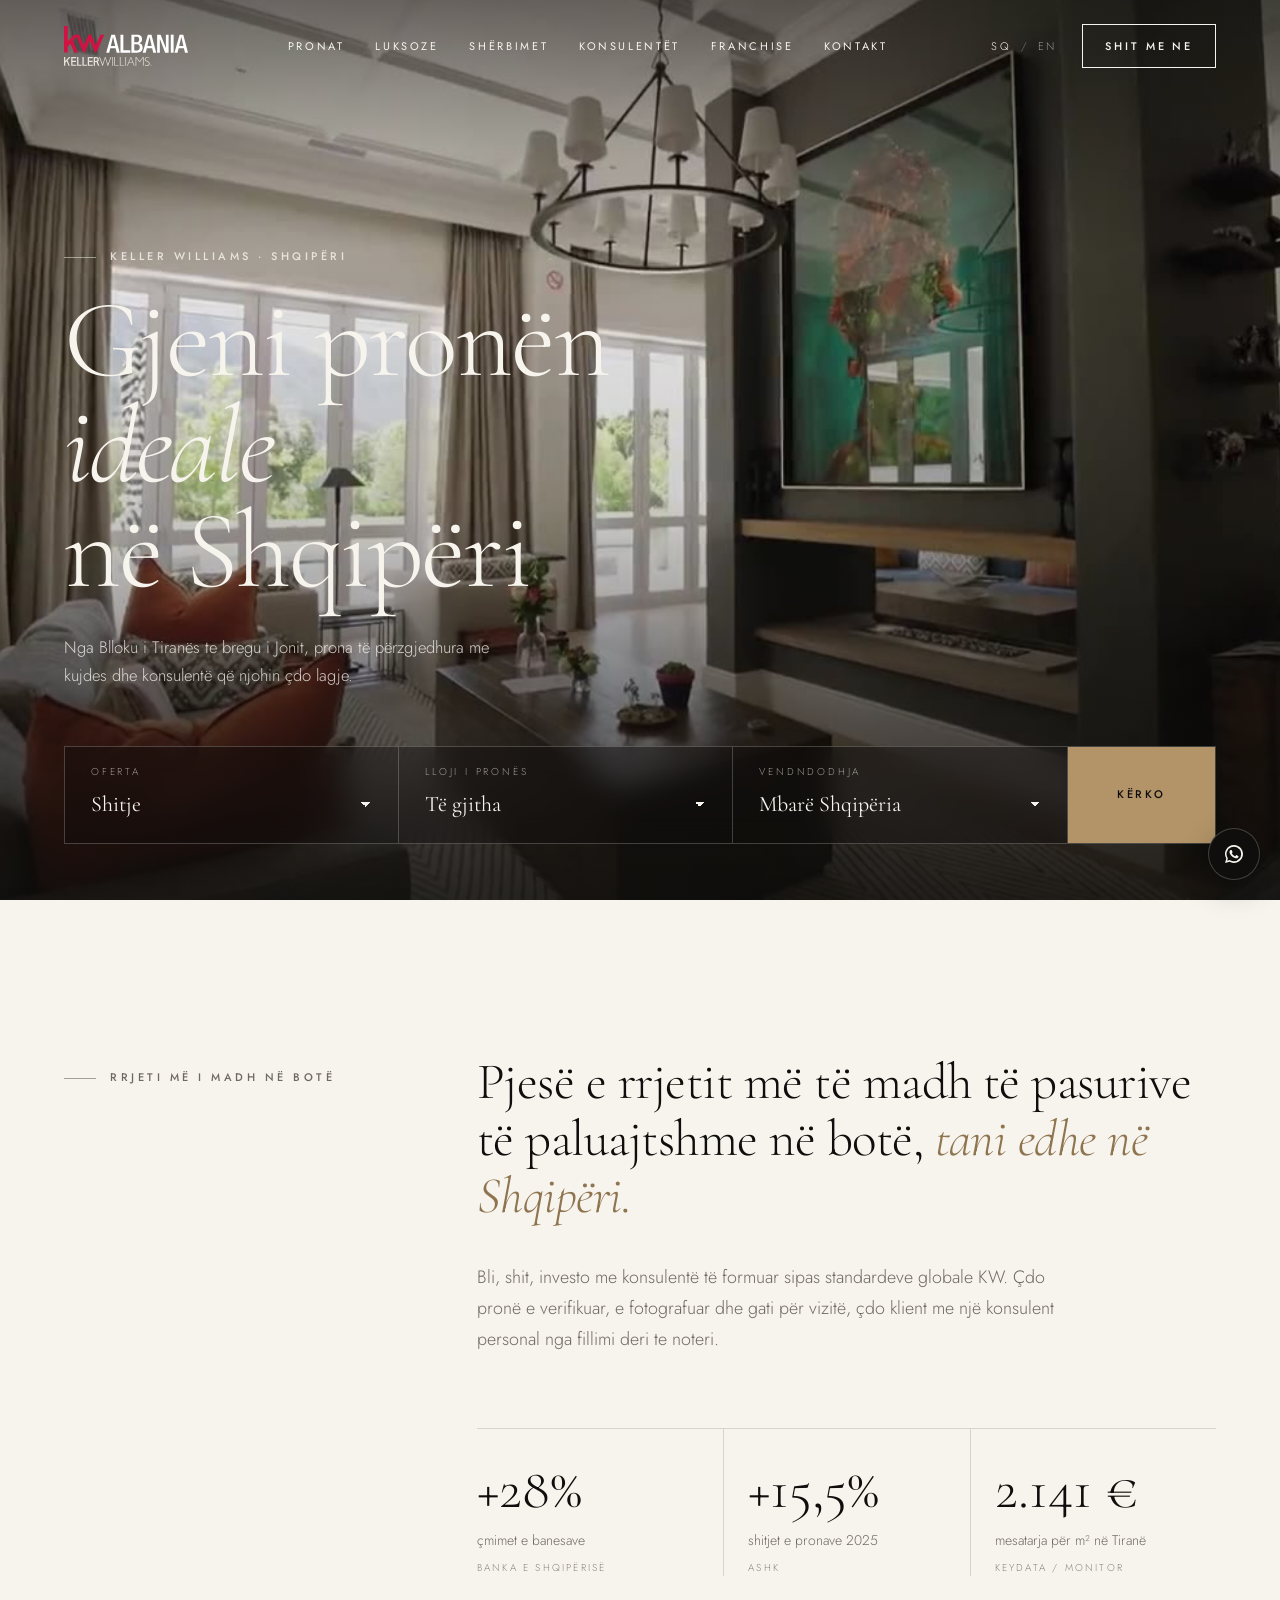
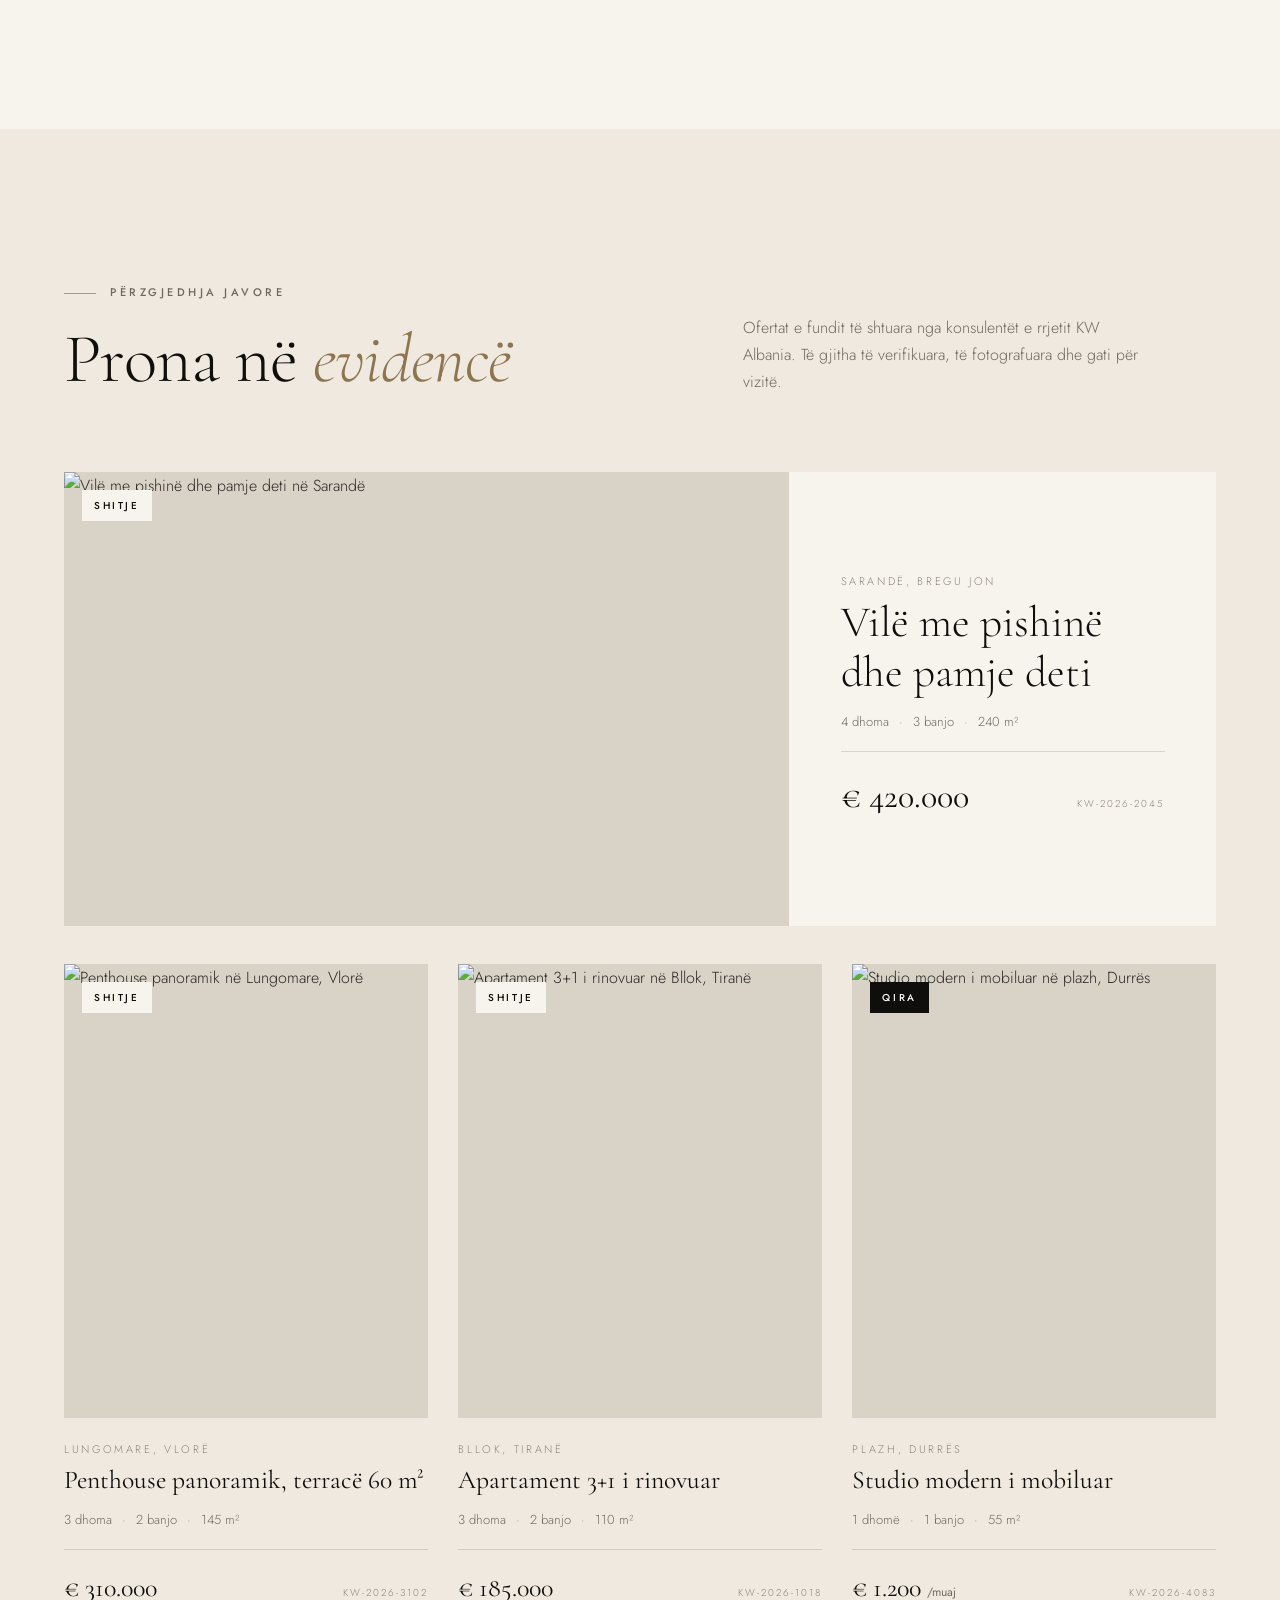
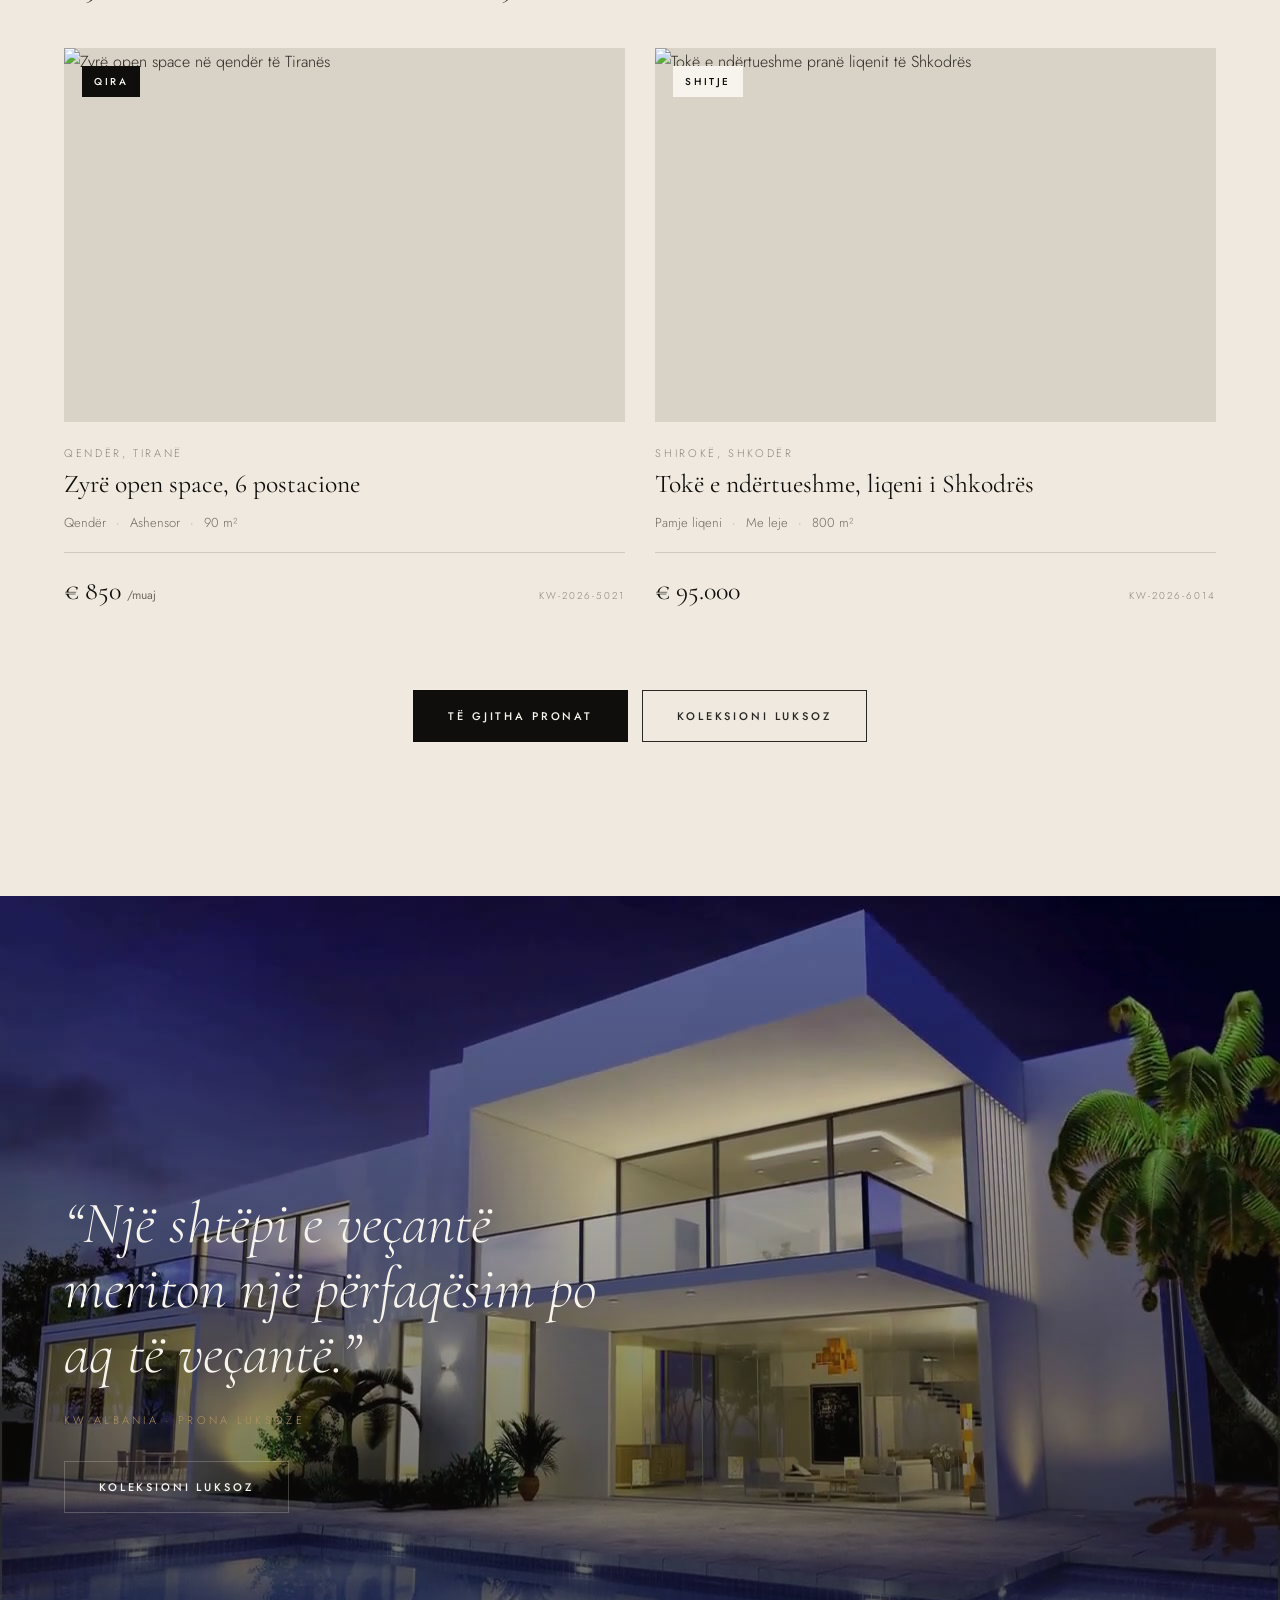
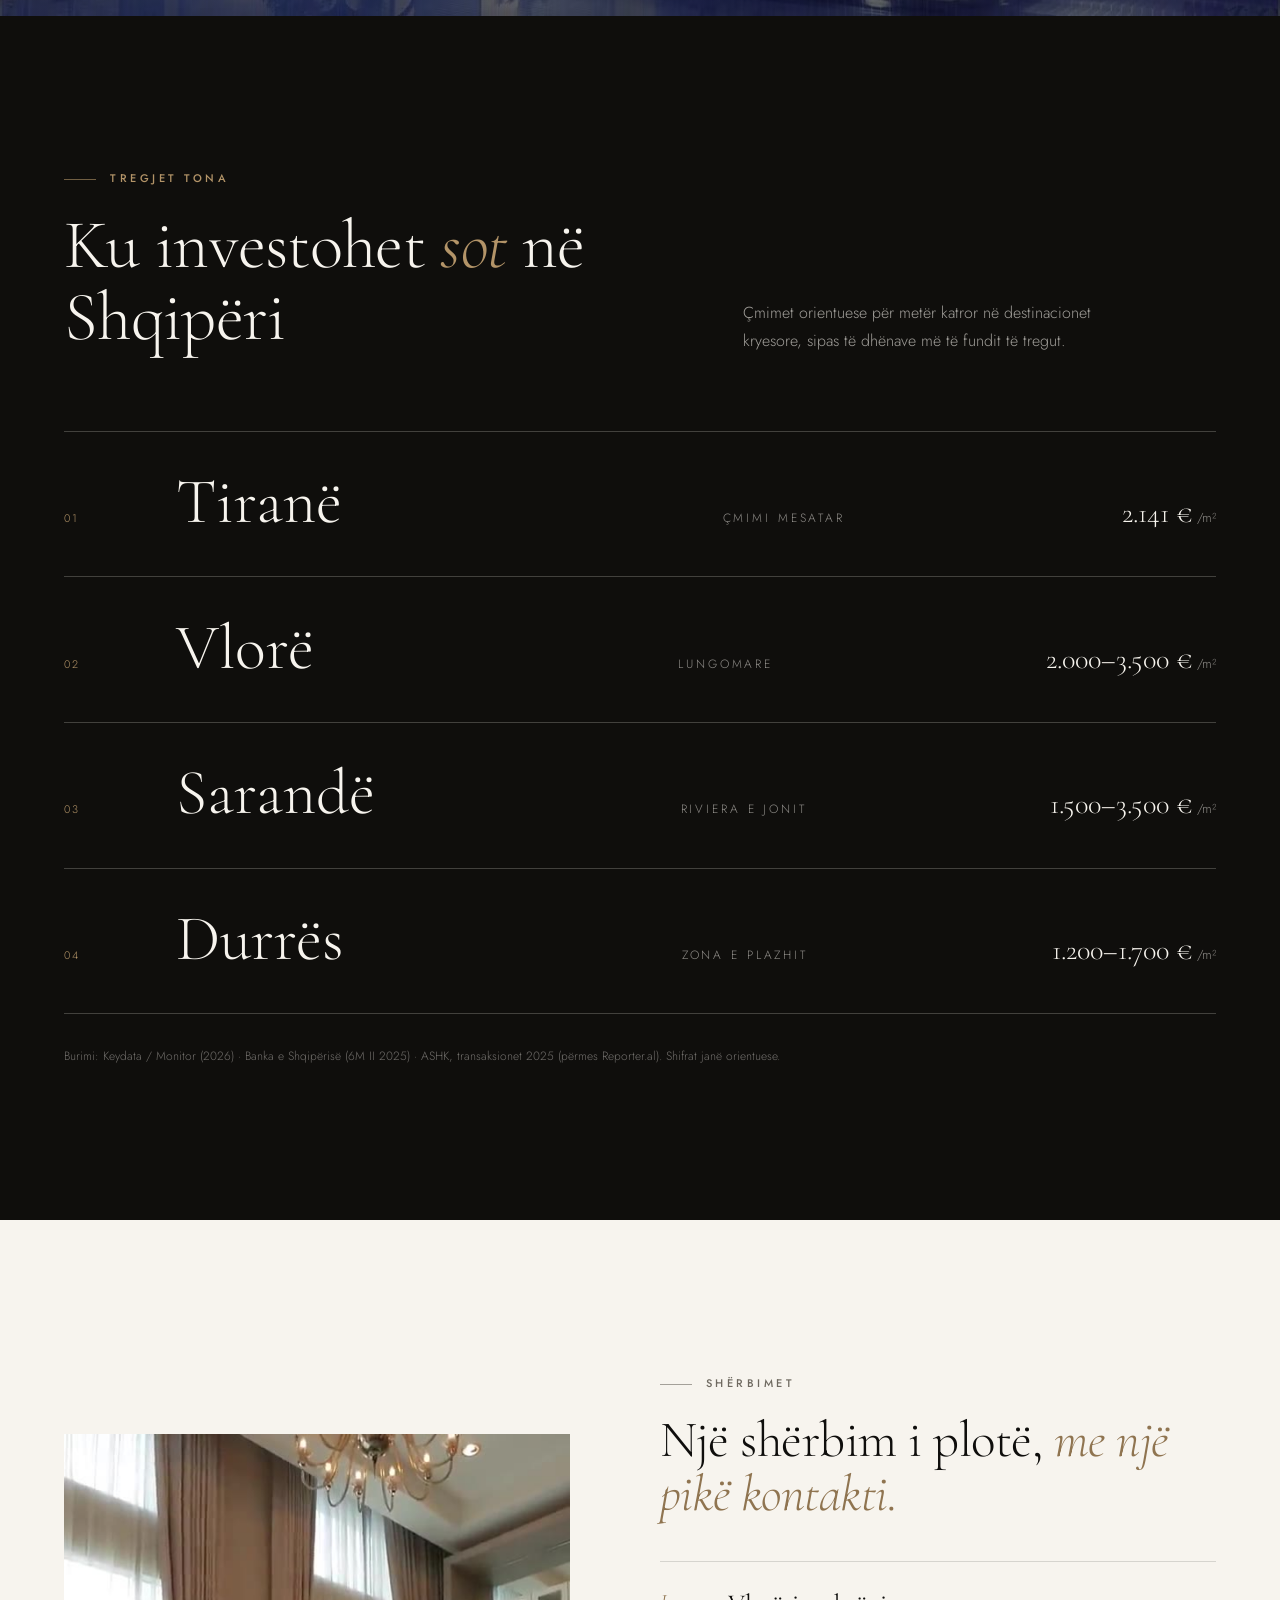
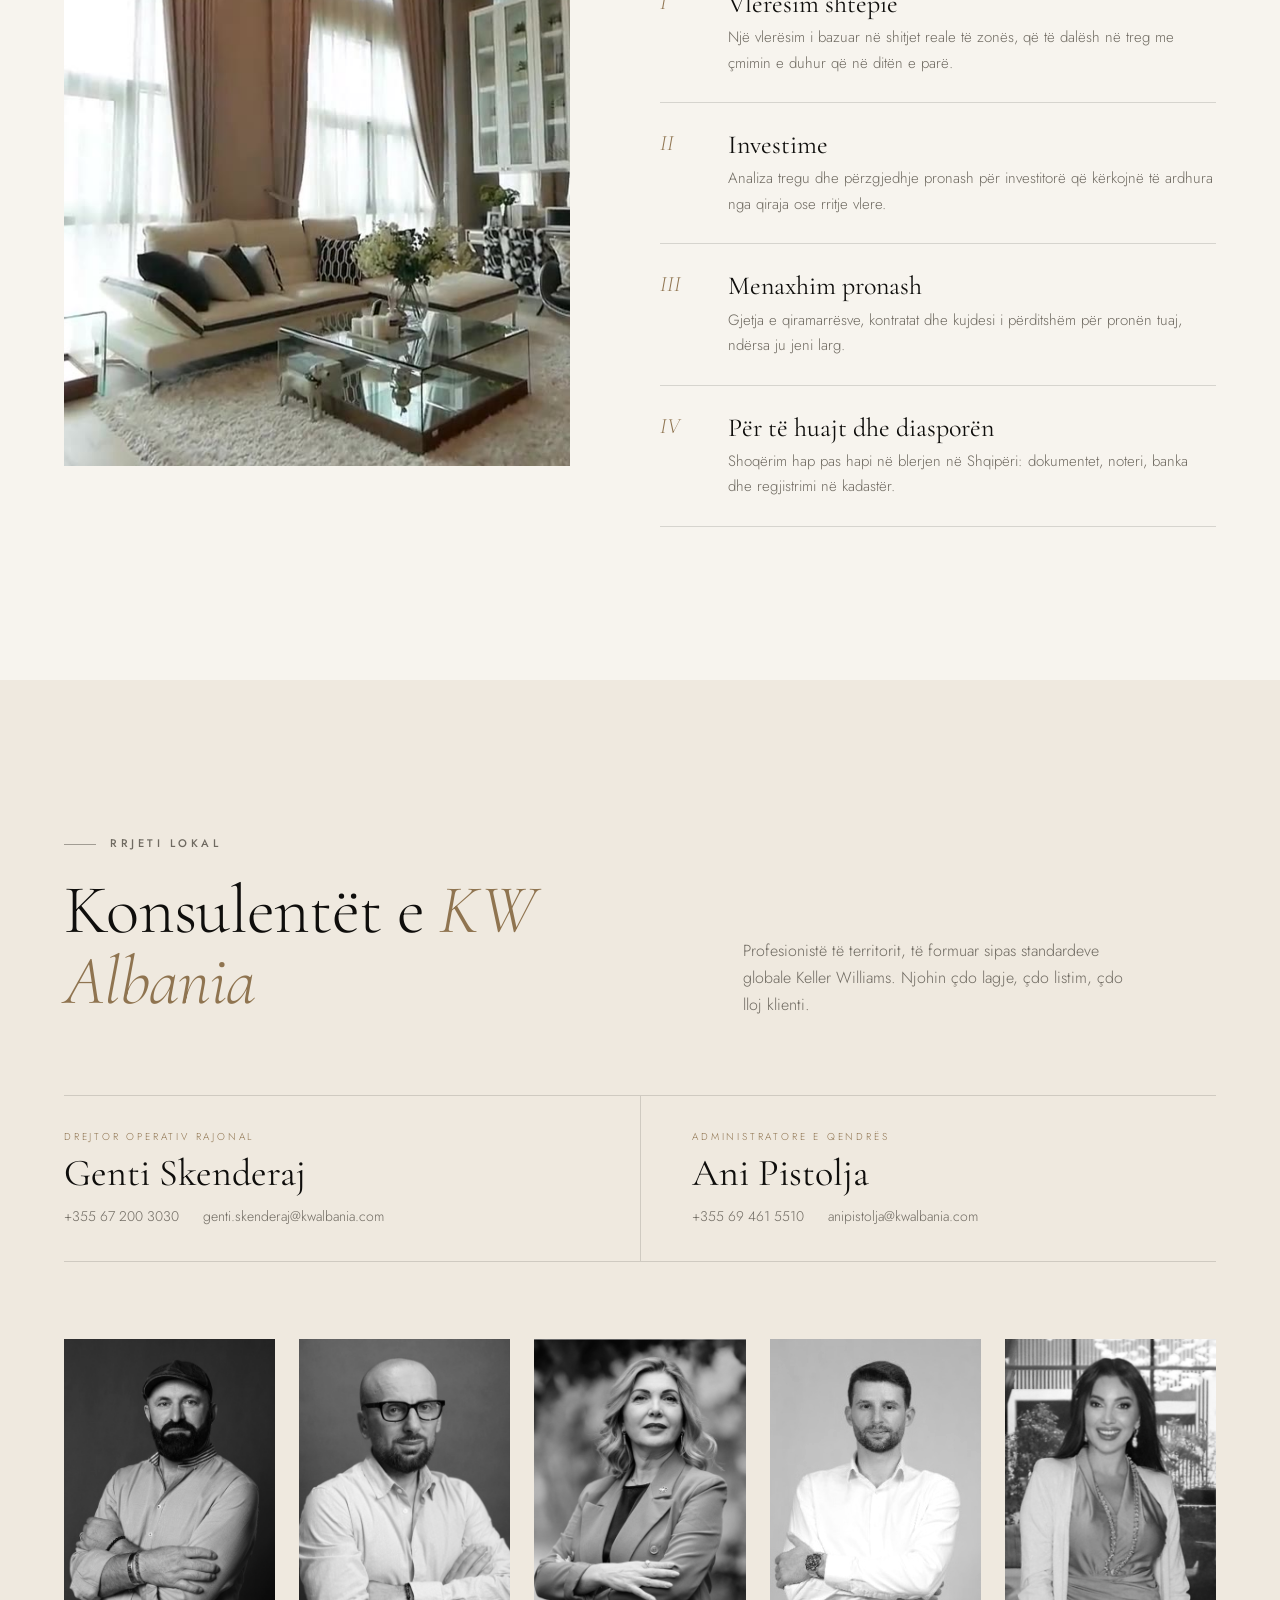
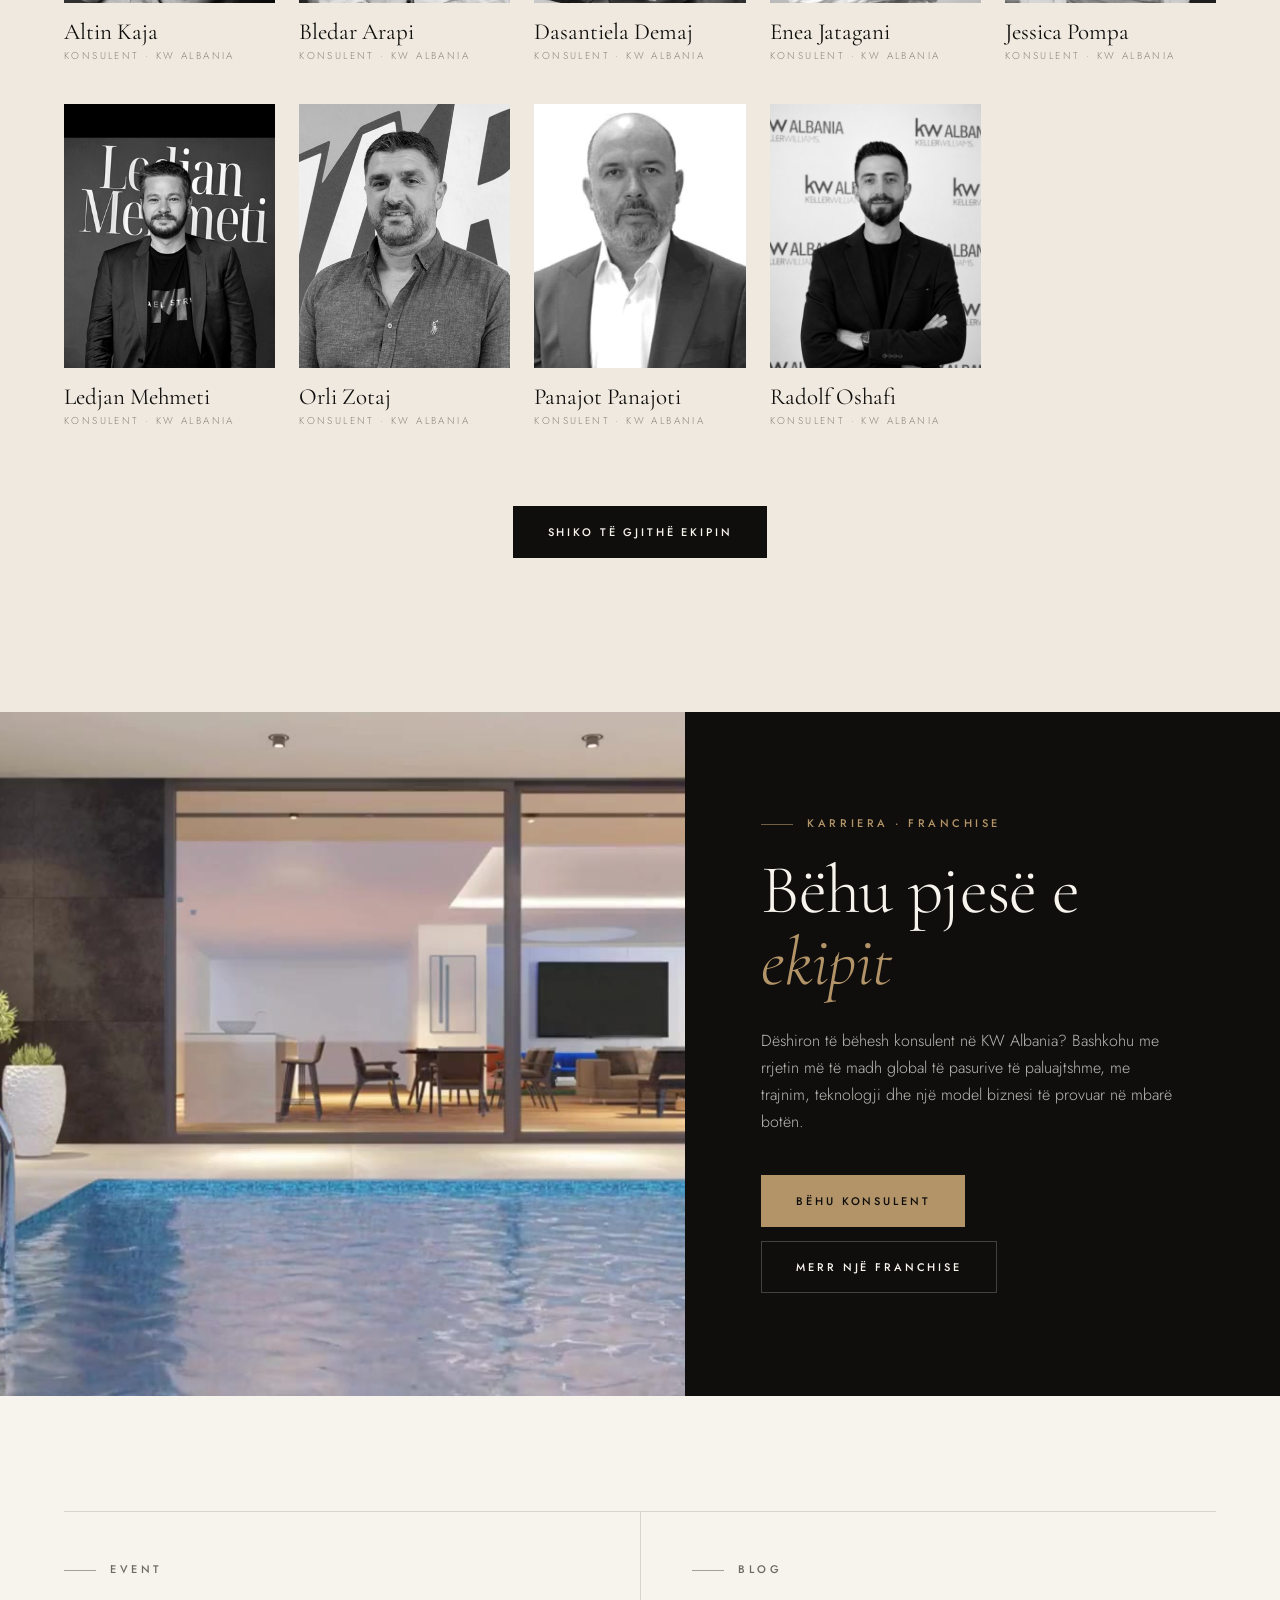
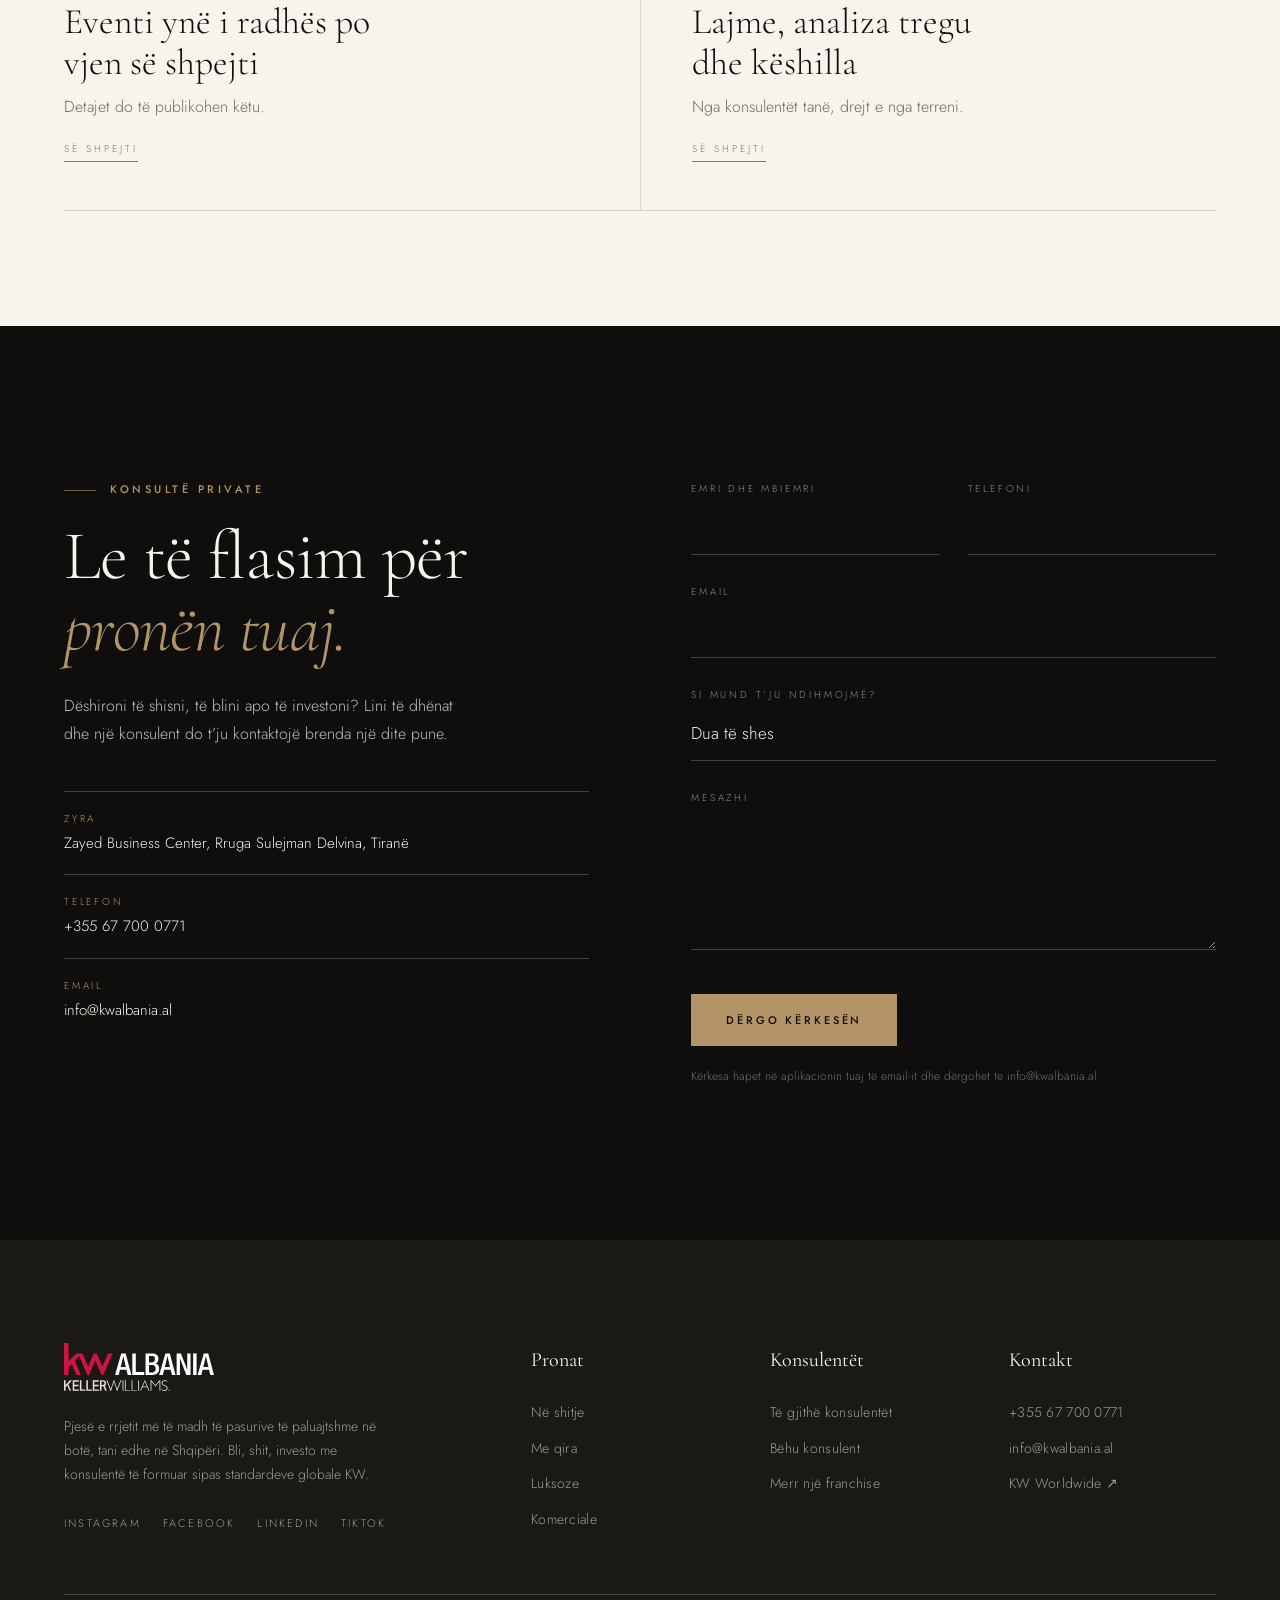
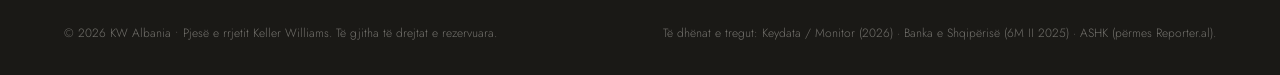
==== commit e56c29c1: "Add luxury collection and team pages; Plesk deploy workflow - /luksoze/: luxury collection with phil" ====
--- a/index.html
+++ b/index.html
@@ -15,12 +15,12 @@
   <meta property="og:locale" content="sq_AL">
   <meta name="twitter:card" content="summary_large_image">
   <meta name="theme-color" content="#0f0e0c">
-  <link rel="icon" type="image/svg+xml" href="assets/logo/kw-albania-color-light.svg">
+  <link rel="icon" type="image/svg+xml" href="/assets/logo/kw-albania-color-light.svg">
 
   <link rel="preconnect" href="https://fonts.googleapis.com">
   <link rel="preconnect" href="https://fonts.gstatic.com" crossorigin>
   <link href="https://fonts.googleapis.com/css2?family=Cormorant+Garamond:ital,wght@0,300;0,400;0,500;1,300;1,400&family=Jost:wght@300;400;500&display=swap" rel="stylesheet">
-  <link rel="stylesheet" href="assets/css/style.css">
+  <link rel="stylesheet" href="/assets/css/style.css">
 
   <script type="application/ld+json">
   {
@@ -52,13 +52,13 @@
   <header class="nav" id="nav">
     <div class="nav__inner">
       <a href="#top" class="nav__brand" aria-label="KW Albania">
-        <img class="logo logo--light" src="assets/logo/kw-albania-reversed.svg" alt="KW Albania" width="124" height="40">
-        <img class="logo logo--dark" src="assets/logo/kw-albania-color-light.svg" alt="" width="124" height="40" aria-hidden="true">
+        <img class="logo logo--light" src="/assets/logo/kw-albania-reversed.svg" alt="KW Albania" width="124" height="40">
+        <img class="logo logo--dark" src="/assets/logo/kw-albania-color-light.svg" alt="" width="124" height="40" aria-hidden="true">
       </a>
 
       <nav class="nav__links" aria-label="Kryesore">
         <a href="#collection" data-i18n="nav.properties">Pronat</a>
-        <a href="#markets" data-i18n="nav.markets">Tregjet</a>
+        <a href="/luksoze/" data-i18n="nav.luxury">Luksoze</a>
         <a href="#services" data-i18n="nav.services">Shërbimet</a>
         <a href="#advisors" data-i18n="nav.advisors">Konsulentët</a>
         <a href="#careers" data-i18n="nav.franchise">Franchise</a>
@@ -81,7 +81,7 @@
     <div class="drawer" id="drawer" hidden>
       <nav aria-label="Mobile">
         <a href="#collection" data-i18n="nav.properties">Pronat</a>
-        <a href="#markets" data-i18n="nav.markets">Tregjet</a>
+        <a href="/luksoze/" data-i18n="nav.luxury">Luksoze</a>
         <a href="#services" data-i18n="nav.services">Shërbimet</a>
         <a href="#advisors" data-i18n="nav.advisors">Konsulentët</a>
         <a href="#careers" data-i18n="nav.franchise">Franchise</a>
@@ -94,8 +94,8 @@
   <main id="main">
     <!-- ============ HERO ============ -->
     <section class="hero" id="top">
-      <video class="hero__video" autoplay muted loop playsinline preload="metadata" poster="assets/img/hero-poster.jpg" aria-hidden="true">
-        <source src="assets/video/hero.mp4" type="video/mp4">
+      <video class="hero__video" autoplay muted loop playsinline preload="metadata" poster="/assets/img/hero-poster.jpg" aria-hidden="true">
+        <source src="/assets/video/hero.mp4" type="video/mp4">
       </video>
       <div class="hero__shade"></div>
 
@@ -312,17 +312,19 @@
 
         <div class="center reveal">
           <a class="btn btn--dark" href="https://kwalbania.kw.com/search/sale?viewport=42.66%2C21.06%2C39.64%2C19.26" target="_blank" rel="noopener" data-i18n="col.all">Të gjitha pronat</a>
+          <a class="btn btn--line" href="/luksoze/" data-i18n="col.lux">Koleksioni luksoz</a>
         </div>
       </div>
     </section>
 
     <!-- ============ PANORAMA BREAK ============ -->
     <section class="panorama" aria-label="Lifestyle">
-      <img src="assets/img/villa-night.jpg" alt="" loading="lazy" width="1280" height="720">
+      <img src="/assets/img/villa-night.jpg" alt="" loading="lazy" width="1280" height="720">
       <div class="panorama__shade"></div>
       <blockquote class="panorama__quote reveal">
         <p data-i18n="pano.quote">“Një shtëpi e veçantë meriton një përfaqësim po aq të veçantë.”</p>
         <cite data-i18n="pano.cite">KW Albania · Prona luksoze</cite>
+        <a class="btn btn--line-light panorama__cta" href="/luksoze/" data-i18n="col.lux">Koleksioni luksoz</a>
       </blockquote>
     </section>
 
@@ -371,7 +373,7 @@
     <section class="services section" id="services">
       <div class="wrap services__grid">
         <figure class="services__media reveal">
-          <img src="assets/img/living-room.jpg" alt="Sallon i ndriçuar me dritare të larta" loading="lazy" width="1280" height="720">
+          <img src="/assets/img/living-room.jpg" alt="Sallon i ndriçuar me dritare të larta" loading="lazy" width="1280" height="720">
         </figure>
         <div class="services__content">
           <p class="eyebrow reveal" data-i18n="sv.eyebrow">Shërbimet</p>
@@ -439,7 +441,7 @@
         </div>
 
         <div class="center reveal">
-          <a class="btn btn--dark" href="https://kwalbania.al/realtoret" data-i18n="ad.all">Shiko të gjithë ekipin</a>
+          <a class="btn btn--dark" href="/realtoret/" data-i18n="ad.all">Shiko të gjithë ekipin</a>
         </div>
       </div>
     </section>
@@ -447,7 +449,7 @@
     <!-- ============ CAREERS / FRANCHISE ============ -->
     <section class="careers" id="careers">
       <div class="careers__media">
-        <img src="assets/img/pool.jpg" alt="" loading="lazy" width="1280" height="720">
+        <img src="/assets/img/pool.jpg" alt="" loading="lazy" width="1280" height="720">
       </div>
       <div class="careers__panel reveal">
         <p class="eyebrow eyebrow--gold" data-i18n="cr.eyebrow">Karriera · Franchise</p>
@@ -534,7 +536,7 @@
     <div class="wrap">
       <div class="footer__top">
         <div class="footer__brand">
-          <img src="assets/logo/kw-albania-reversed.svg" alt="KW Albania" width="150" height="48" loading="lazy">
+          <img src="/assets/logo/kw-albania-reversed.svg" alt="KW Albania" width="150" height="48" loading="lazy">
           <p data-i18n="ft.about">Pjesë e rrjetit më të madh të pasurive të paluajtshme në botë, tani edhe në Shqipëri. Bli, shit, investo me konsulentë të formuar sipas standardeve globale KW.</p>
           <ul class="social">
             <li><a href="https://www.instagram.com/kellerwilliamsalbania/" target="_blank" rel="noopener">Instagram</a></li>
@@ -548,12 +550,12 @@
             <h4 data-i18n="ft.h1">Pronat</h4>
             <a href="https://kwalbania.kw.com/search/sale?viewport=42.66%2C21.06%2C39.64%2C19.26" target="_blank" rel="noopener" data-i18n="ft.sale">Në shitje</a>
             <a href="https://kwalbania.kw.com/search/rent?viewport=42.66%2C21.06%2C39.64%2C19.26" target="_blank" rel="noopener" data-i18n="ft.rent">Me qira</a>
-            <a href="#collection" data-i18n="ft.lux">Luksoze</a>
+            <a href="/luksoze/" data-i18n="ft.lux">Luksoze</a>
             <a href="https://kwalbania.kw.com/search/rent?viewport=41.3559%2C19.8628%2C41.2819%2C19.7638&property_subtype=COMMERCIAL" target="_blank" rel="noopener" data-i18n="ft.com">Komerciale</a>
           </div>
           <div>
             <h4 data-i18n="ft.h2">Konsulentët</h4>
-            <a href="https://kwalbania.al/realtoret" data-i18n="ft.all">Të gjithë konsulentët</a>
+            <a href="/realtoret/" data-i18n="ft.all">Të gjithë konsulentët</a>
             <a href="#careers" data-i18n="ft.join">Bëhu konsulent</a>
             <a href="#careers" data-i18n="ft.fr">Merr një franchise</a>
           </div>
@@ -576,6 +578,6 @@
     <svg viewBox="0 0 32 32" width="22" height="22" aria-hidden="true"><path fill="currentColor" d="M16 3a13 13 0 0 0-11.2 19.6L3 29l6.6-1.7A13 13 0 1 0 16 3Zm0 23.6c-2 0-3.9-.5-5.6-1.5l-.4-.2-3.9 1 1-3.8-.3-.4A10.6 10.6 0 1 1 16 26.6Zm5.8-7.9c-.3-.2-1.9-.9-2.2-1s-.5-.2-.7.2-.8 1-1 1.2-.4.2-.7 0a8.7 8.7 0 0 1-4.3-3.8c-.3-.6.3-.5.9-1.7.1-.2 0-.4 0-.5l-1-2.4c-.3-.6-.5-.5-.7-.5h-.6c-.2 0-.6.1-.9.4s-1.1 1.1-1.1 2.7 1.2 3.1 1.3 3.3c.2.2 2.3 3.5 5.5 4.9 2 .9 2.8.9 3.8.8.6-.1 1.9-.8 2.2-1.5s.3-1.4.2-1.5c-.1-.2-.3-.3-.6-.4Z"/></svg>
   </a>
 
-  <script src="assets/js/main.js" defer></script>
+  <script src="/assets/js/main.js" defer></script>
 </body>
 </html>
--- a/assets/css/style.css
+++ b/assets/css/style.css
@@ -486,3 +486,101 @@
   .listings { grid-template-columns: 1fr; }
   .note + .note { border-top: 0; }
 }
+
+/* =========================================================
+   Sub-pages: luxury collection, team
+   ========================================================= */
+.nav__links a[aria-current="page"]::after { transform: scaleX(1); }
+.drawer nav a[aria-current="page"] { color: var(--gold); }
+.center { display: flex; flex-wrap: wrap; justify-content: center; gap: 14px; }
+.panorama__cta { margin-top: 32px; }
+
+.page-hero {
+  position: relative; min-height: 72vh; min-height: 72svh;
+  display: flex; align-items: flex-end;
+  padding: 160px var(--gutter) clamp(56px, 8vw, 96px);
+  background: var(--ink); color: var(--ivory); overflow: hidden;
+}
+.page-hero--tall { min-height: 100vh; min-height: 100svh; }
+.page-hero__img { position: absolute; inset: 0; width: 100%; height: 100%; object-fit: cover; }
+.page-hero__content { position: relative; width: 100%; max-width: 1600px; margin: 0 auto; }
+.page-hero .hero__title { max-width: 16ch; }
+.page-hero__cta { margin-top: 36px; }
+
+/* Pillars */
+.pillars { grid-column: 2; list-style: none; margin: 48px 0 0; padding: 0; display: grid; grid-template-columns: repeat(3, 1fr); border-top: 1px solid var(--line); }
+.pillars li { padding: 32px 28px 0 0; }
+.pillars li + li { padding-left: 28px; border-left: 1px solid var(--line); }
+.pillars__n { font-size: 11px; letter-spacing: .2em; color: var(--gold-deep); }
+.pillars h3 { margin: 12px 0 8px; font-family: var(--serif); font-weight: 400; font-size: 28px; line-height: 1.15; color: var(--ink); }
+.pillars p { margin: 0; font-size: 15px; color: var(--muted); }
+
+/* Luxury listings: feature + one + off-market */
+.listings--lux { grid-template-columns: 1fr 1fr; }
+.listings--lux .listing { grid-column: span 1; }
+.listings--lux .listing--feature { grid-column: 1 / -1; }
+.listings--lux .listing .listing__media { aspect-ratio: 4 / 3; }
+.offmarket { position: relative; overflow: hidden; background: var(--ink); color: var(--ivory); min-height: 100%; display: flex; }
+.offmarket img { position: absolute; inset: 0; width: 100%; height: 100%; object-fit: cover; opacity: .38; filter: grayscale(.4); }
+.offmarket__body { position: relative; align-self: flex-end; padding: clamp(28px, 4vw, 56px); }
+.offmarket h3 { margin: 0 0 12px; font-family: var(--serif); font-weight: 300; font-size: clamp(32px, 3.2vw, 46px); line-height: 1.05; }
+.offmarket p:not(.eyebrow) { margin: 0 0 28px; max-width: 36ch; color: rgba(247,244,238,.78); }
+
+/* Destinations */
+.dest { display: grid; grid-template-columns: repeat(3, 1fr); gap: clamp(20px, 2.4vw, 36px); }
+.dest figure { margin: 0 0 22px; aspect-ratio: 3 / 4; overflow: hidden; }
+.dest img { width: 100%; height: 100%; object-fit: cover; transition: transform 1.4s var(--ease); }
+.dest__item:hover img { transform: scale(1.05); }
+.dest h3 { margin: 0 0 8px; font-family: var(--serif); font-weight: 300; font-size: clamp(30px, 3vw, 42px); line-height: 1.05; color: var(--ink); }
+.dest__price { margin: 0; font-family: var(--serif); font-size: 22px; color: var(--ink); }
+.dest__price small { font-family: var(--sans); font-size: 12px; color: var(--muted); margin-left: 4px; }
+.source--dark { color: var(--stone); margin-top: 40px; }
+
+/* Process */
+.process { list-style: none; margin: 0; padding: 0; display: grid; grid-template-columns: repeat(4, 1fr); border-top: 1px solid var(--line-light); }
+.process li { padding: 36px 28px 0 0; }
+.process li + li { padding-left: 28px; border-left: 1px solid var(--line-light); }
+.process span { font-family: var(--serif); font-style: italic; font-size: 44px; line-height: 1; color: var(--gold); }
+.process h3 { margin: 22px 0 10px; font-family: var(--serif); font-weight: 400; font-size: 26px; line-height: 1.15; color: var(--ivory); }
+.process p { margin: 0; font-size: 15px; color: rgba(247,244,238,.62); }
+.section--seam { border-top: 1px solid var(--line-light); }
+
+/* Team cards */
+.agent__photo { position: relative; }
+.agent__initials {
+  position: absolute; inset: 0; display: grid; place-items: center;
+  font-family: var(--serif); font-weight: 300; font-size: clamp(48px, 5vw, 72px); letter-spacing: .04em;
+  color: var(--gold-deep); background: linear-gradient(160deg, #e6dfd2, #d6cdbd);
+}
+.agent__contact { margin: 12px 0 0; display: flex; flex-direction: column; gap: 2px; font-size: 13px; color: var(--muted); }
+.agent__contact a { overflow-wrap: anywhere; }
+.agent__contact a:hover, .agent__link:hover { color: var(--ink); }
+.agent__link {
+  display: inline-block; margin-top: 12px; padding-bottom: 3px;
+  font-size: 10px; letter-spacing: .26em; text-transform: uppercase; color: var(--gold-deep);
+  border-bottom: 1px solid currentColor;
+}
+.agents--lead { grid-template-columns: repeat(2, minmax(0, 320px)); gap: 40px; }
+.agents--team { grid-template-columns: repeat(auto-fill, minmax(230px, 1fr)); gap: 56px 28px; }
+
+@media (max-width: 1100px) {
+  .process { grid-template-columns: 1fr 1fr; }
+  .process li:nth-child(3) { padding-left: 0; border-left: 0; }
+  .process li { padding-bottom: 32px; }
+}
+@media (max-width: 820px) {
+  .pillars { grid-column: 1; grid-template-columns: 1fr; }
+  .pillars li, .pillars li + li { padding: 26px 0; border-left: 0; border-bottom: 1px solid var(--line); }
+  .listings--lux { grid-template-columns: 1fr; }
+  .offmarket { min-height: 420px; }
+  .dest { grid-template-columns: 1fr; }
+  .dest figure { aspect-ratio: 16 / 11; }
+}
+@media (max-width: 640px) {
+  .process { grid-template-columns: 1fr; }
+  .process li, .process li + li { padding: 28px 0; border-left: 0; border-bottom: 1px solid var(--line-light); }
+  .agents--lead { grid-template-columns: 1fr 1fr; gap: 20px 14px; }
+  .agents--team { grid-template-columns: 1fr 1fr; gap: 36px 14px; }
+  .agent__contact { font-size: 12px; }
+  .center .btn { width: 100%; }
+}
